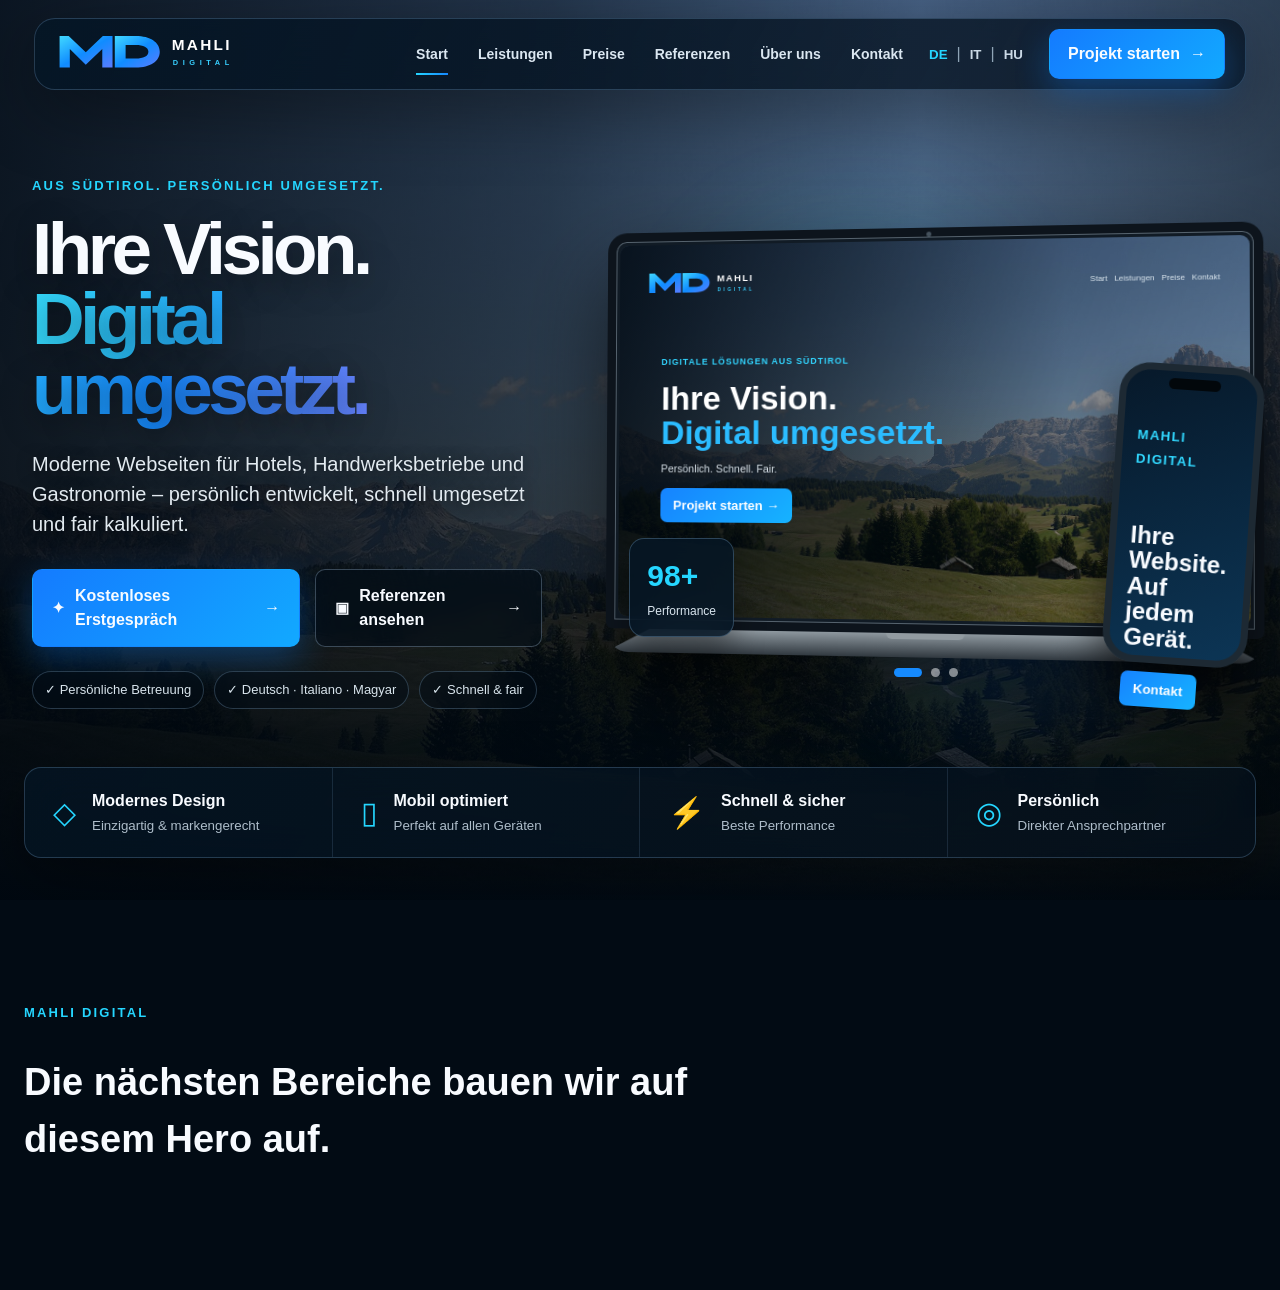
==== index.html @ fa1c13d7 "Új Alpe di Siusi Hero" ====
<!doctype html>
<html lang="de">
<head>
  <meta charset="utf-8">
  <meta name="viewport" content="width=device-width,initial-scale=1">
  <title>Mahli Digital – Ihre Vision. Digital umgesetzt.</title>
  <meta name="description" content="Persönlich entwickelte Webseiten für Hotels, Handwerksbetriebe und Gastronomie in Südtirol.">
  <link rel="icon" href="assets/favicon.svg">
  <link rel="stylesheet" href="assets/styles.css">
</head>
<body class="home-page">
  <header class="site-header">
    <div class="nav-shell">
      <a class="brand" href="index.html" aria-label="Mahli Digital Startseite"><img src="assets/logo.svg" alt="Mahli Digital"></a>
      <button class="mobile-toggle" aria-label="Menü öffnen" aria-expanded="false">☰</button>
      <nav class="main-nav" aria-label="Hauptnavigation">
        <a class="active" href="index.html" data-i18n="navHome">Start</a>
        <a href="leistungen.html" data-i18n="navServices">Leistungen</a>
        <a href="preise.html" data-i18n="navPrices">Preise</a>
        <a href="index.html#referenzen" data-i18n="navRefs">Referenzen</a>
        <a href="ueber-uns.html" data-i18n="navAbout">Über uns</a>
        <a href="kontakt.html" data-i18n="navContact">Kontakt</a>
      </nav>
      <div class="lang" aria-label="Sprache auswählen">
        <button data-lang="de">DE</button><span>|</span><button data-lang="it">IT</button><span>|</span><button data-lang="hu">HU</button>
      </div>
      <a class="btn btn-primary nav-cta" href="kontakt.html"><span data-i18n="start">Projekt starten</span><span aria-hidden="true">→</span></a>
    </div>
  </header>

  <main id="top">
    <section class="hero">
      <div class="hero-overlay"></div>
      <div class="hero-grid">
        <div class="hero-copy">
          <div class="eyebrow" data-i18n="eyebrow">AUS SÜDTIROL. PERSÖNLICH UMGESETZT.</div>
          <h1><span data-i18n="title1">Ihre Vision.</span><br><span class="accent" data-i18n="title2">Digital umgesetzt.</span></h1>
          <p class="lead" data-i18n="lead">Moderne Webseiten für Hotels, Handwerksbetriebe und Gastronomie – persönlich entwickelt, schnell umgesetzt und fair kalkuliert.</p>
          <div class="actions">
            <a class="btn btn-primary" href="kontakt.html"><span class="button-icon">✦</span><span data-i18n="consult">Kostenloses Erstgespräch</span><span>→</span></a>
            <a class="btn btn-secondary" href="#referenzen"><span class="button-icon">▣</span><span data-i18n="projects">Referenzen ansehen</span><span>→</span></a>
          </div>
          <div class="proofs">
            <span class="pill">✓ <span data-i18n="proof1">Persönliche Betreuung</span></span>
            <span class="pill">✓ <span data-i18n="proof2">Deutsch · Italiano · Magyar</span></span>
            <span class="pill">✓ <span data-i18n="proof3">Schnell & fair</span></span>
          </div>
        </div>

        <div class="device-stage" aria-label="Responsive Website Vorschau">
          <div class="glow glow-a"></div><div class="glow glow-b"></div>
          <div class="laptop">
            <div class="laptop-lid">
              <div class="camera"></div>
              <div class="screen">
                <div class="screen-top"><img src="assets/logo.svg" alt=""><div>Start&nbsp;&nbsp; Leistungen&nbsp;&nbsp; Preise&nbsp;&nbsp; Kontakt</div></div>
                <div class="screen-copy">
                  <span>DIGITALE LÖSUNGEN AUS SÜDTIROL</span>
                  <h2>Ihre Vision.<br><b>Digital umgesetzt.</b></h2>
                  <p>Persönlich. Schnell. Fair.</p>
                  <button>Projekt starten →</button>
                </div>
              </div>
            </div>
            <div class="laptop-base"><span></span></div>
          </div>
          <div class="phone">
            <div class="phone-notch"></div>
            <div class="phone-content"><small>MAHLI DIGITAL</small><h3>Ihre Website.<br>Auf jedem<br>Gerät.</h3><button>Kontakt</button></div>
          </div>
          <div class="score-card"><strong>98+</strong><span>Performance</span></div>
          <div class="carousel-dots"><i class="active"></i><i></i><i></i></div>
        </div>
      </div>
      <div class="benefit-bar">
        <article><span>◇</span><div><b data-i18n="benefit1a">Modernes Design</b><small data-i18n="benefit1b">Einzigartig & markengerecht</small></div></article>
        <article><span>▯</span><div><b data-i18n="benefit2a">Mobil optimiert</b><small data-i18n="benefit2b">Perfekt auf allen Geräten</small></div></article>
        <article><span>⚡</span><div><b data-i18n="benefit3a">Schnell & sicher</b><small data-i18n="benefit3b">Beste Performance</small></div></article>
        <article><span>◎</span><div><b data-i18n="benefit4a">Persönlich</b><small data-i18n="benefit4b">Direkter Ansprechpartner</small></div></article>
      </div>
    </section>

    <section id="referenzen" class="next-section">
      <div class="section-inner">
        <p class="eyebrow">MAHLI DIGITAL</p>
        <h2 data-i18n="nextTitle">Die nächsten Bereiche bauen wir auf diesem Hero auf.</h2>
      </div>
    </section>
  </main>

  <script src="assets/app.js"></script>
</body>
</html>
---- assets/styles.css ----
:root{--bg:#020b14;--panel:rgba(4,18,31,.72);--line:rgba(151,205,255,.22);--text:#f8fbff;--muted:#c8d5df;--blue:#1688ff;--cyan:#25d6ff;--max:1500px}
*{box-sizing:border-box}html{scroll-behavior:smooth}body{margin:0;background:var(--bg);color:var(--text);font-family:Inter,Segoe UI,Arial,sans-serif;line-height:1.5}a{color:inherit}.home-page{min-height:100vh}.site-header{position:fixed;top:18px;left:0;right:0;z-index:30;padding:0 24px}.nav-shell{width:min(var(--max),calc(100% - 20px));height:72px;margin:auto;display:flex;align-items:center;gap:24px;padding:0 20px;border:1px solid var(--line);border-radius:21px;background:linear-gradient(120deg,rgba(5,22,38,.88),rgba(4,15,28,.72));box-shadow:0 18px 70px rgba(0,0,0,.38);backdrop-filter:blur(20px)}.brand img{display:block;width:205px;height:auto}.main-nav{display:flex;align-items:center;gap:30px;margin-left:auto}.main-nav a{text-decoration:none;font-weight:700;font-size:14px;color:#dbe7f1;position:relative;padding:25px 0}.main-nav a:after{content:"";position:absolute;left:0;right:100%;bottom:15px;height:2px;background:linear-gradient(90deg,var(--cyan),var(--blue));transition:.2s}.main-nav a:hover:after,.main-nav a.active:after{right:0}.lang{display:flex;align-items:center;gap:7px;color:#8fa4b6}.lang button{border:0;background:transparent;color:#cbd9e5;font-weight:800;cursor:pointer;padding:6px 2px}.lang button.active{color:var(--cyan)}.btn{display:inline-flex;align-items:center;justify-content:center;gap:10px;text-decoration:none;border-radius:10px;padding:14px 19px;font-weight:800;border:1px solid rgba(190,222,255,.28);transition:transform .2s,box-shadow .2s,background .2s}.btn:hover{transform:translateY(-2px)}.btn-primary{background:linear-gradient(135deg,#147bff,#12a9ff);border-color:transparent;box-shadow:0 13px 34px rgba(15,132,255,.32)}.btn-secondary{background:rgba(3,13,24,.55);backdrop-filter:blur(12px)}.nav-cta{padding:12px 18px}.mobile-toggle{display:none;margin-left:auto;border:0;background:transparent;color:white;font-size:25px}
.hero{position:relative;min-height:100vh;overflow:hidden;background:url('alpe-di-siusi.jpg') center center/cover fixed no-repeat;padding:130px 24px 42px;display:flex;flex-direction:column;justify-content:center}.hero-overlay{position:absolute;inset:0;background:linear-gradient(90deg,rgba(1,8,16,.88) 0%,rgba(1,9,18,.62) 43%,rgba(1,9,18,.28) 72%,rgba(1,7,13,.58) 100%),linear-gradient(180deg,rgba(1,8,16,.08),rgba(1,8,16,.35) 62%,#020b14 100%)}.hero-grid{position:relative;z-index:2;width:min(var(--max),100%);margin:auto;display:grid;grid-template-columns:.88fr 1.12fr;align-items:center;gap:54px}.hero-copy{padding-left:8px}.eyebrow{font-size:13px;font-weight:900;letter-spacing:2.2px;color:var(--cyan);text-transform:uppercase}.hero h1{font-size:clamp(62px,5.7vw,103px);line-height:.96;letter-spacing:-4.6px;margin:18px 0 25px;max-width:760px;text-shadow:0 8px 35px rgba(0,0,0,.4)}.accent{background:linear-gradient(90deg,#36ddff,#178aff 60%,#6684ff);-webkit-background-clip:text;background-clip:text;color:transparent}.lead{font-size:20px;max-width:690px;color:#e2eaf0;text-shadow:0 2px 15px rgba(0,0,0,.65)}.actions{display:flex;gap:15px;margin:30px 0 24px}.button-icon{font-size:15px}.proofs{display:flex;gap:10px;flex-wrap:wrap}.pill{padding:8px 12px;border:1px solid rgba(165,210,255,.23);border-radius:999px;background:rgba(2,13,23,.5);color:#d8e4ec;font-size:13px;backdrop-filter:blur(12px)}
.device-stage{position:relative;min-height:540px;display:grid;place-items:center}.glow{position:absolute;border-radius:50%;filter:blur(70px);opacity:.45}.glow-a{width:330px;height:330px;background:#0c78ff;right:13%;bottom:8%}.glow-b{width:260px;height:260px;background:#23d6ff;left:20%;top:15%;opacity:.24}.laptop{position:relative;width:min(770px,100%);z-index:2;filter:drop-shadow(0 43px 45px rgba(0,0,0,.62));transform:perspective(1200px) rotateY(-6deg) rotateX(1deg)}.laptop-lid{aspect-ratio:16/9.85;border:9px solid #0d141c;border-radius:20px 20px 7px 7px;background:#111b25;padding:4px;box-shadow:inset 0 0 0 1px #56636e}.camera{position:absolute;top:4px;left:50%;width:5px;height:5px;background:#44515c;border-radius:50%;z-index:3}.screen{height:100%;border-radius:9px;overflow:hidden;background:linear-gradient(110deg,rgba(0,7,13,.6),rgba(0,8,16,.32)),url('alpe-di-siusi.jpg') center/cover;position:relative;padding:24px 28px}.screen:after{content:"";position:absolute;inset:0;background:linear-gradient(90deg,rgba(0,8,16,.78),transparent 72%)}.screen-top,.screen-copy{position:relative;z-index:1}.screen-top{display:flex;align-items:center;justify-content:space-between;font-size:8px;color:#dce7ef}.screen-top img{width:130px}.screen-copy{position:absolute;left:7%;top:28%;width:55%}.screen-copy span{font-size:9px;color:#32d5ff;font-weight:900;letter-spacing:1px}.screen-copy h2{font-size:34px;line-height:1.03;margin:10px 0;color:white}.screen-copy h2 b{color:#2bbcff}.screen-copy p{font-size:11px;color:#d7e0e7}.screen-copy button,.phone button{border:0;border-radius:7px;background:linear-gradient(135deg,#1683ff,#16b3ff);color:#fff;font-weight:800;padding:10px 13px}.laptop-base{height:24px;background:linear-gradient(180deg,#8e989f,#313940);clip-path:polygon(7% 0,93% 0,100% 100%,0 100%);border-radius:0 0 34px 34px;position:relative}.laptop-base span{position:absolute;left:44%;top:0;width:12%;height:6px;background:#929ba1;border-radius:0 0 9px 9px}.phone{position:absolute;right:0;bottom:48px;width:145px;height:300px;z-index:4;border:7px solid #1d2933;border-radius:31px;background:linear-gradient(160deg,#07192a,#0c3555);box-shadow:0 25px 45px rgba(0,0,0,.62);transform:rotate(4deg);padding:27px 14px 16px}.phone-notch{position:absolute;top:7px;left:42px;width:52px;height:11px;border-radius:8px;background:#02070b}.phone-content{margin-top:26px}.phone-content small{color:#31d8ff;letter-spacing:1.3px;font-weight:900}.phone-content h3{font-size:24px;line-height:1.06;margin:52px 0 22px}.score-card{position:absolute;left:5%;bottom:76px;z-index:5;padding:14px 17px;border:1px solid rgba(158,210,255,.25);border-radius:15px;background:rgba(4,22,38,.8);backdrop-filter:blur(16px);box-shadow:0 18px 30px rgba(0,0,0,.35)}.score-card strong{display:block;font-size:30px;color:var(--cyan)}.score-card span{font-size:12px;color:#d9e5ee}.carousel-dots{position:absolute;bottom:36px;left:50%;transform:translateX(-50%);z-index:4;display:flex;gap:9px}.carousel-dots i{width:9px;height:9px;border-radius:50%;background:rgba(255,255,255,.5)}.carousel-dots i.active{width:28px;border-radius:10px;background:#168bff}.benefit-bar{position:relative;z-index:3;width:min(var(--max),100%);margin:12px auto 0;display:grid;grid-template-columns:repeat(4,1fr);border:1px solid var(--line);border-radius:17px;background:linear-gradient(120deg,rgba(4,21,36,.78),rgba(4,16,29,.68));backdrop-filter:blur(20px);box-shadow:0 20px 60px rgba(0,0,0,.35);overflow:hidden}.benefit-bar article{display:flex;align-items:center;gap:16px;padding:21px 28px;border-right:1px solid rgba(151,205,255,.13)}.benefit-bar article:last-child{border-right:0}.benefit-bar article>span{font-size:30px;color:var(--cyan)}.benefit-bar b,.benefit-bar small{display:block}.benefit-bar small{color:#aebdca;margin-top:3px}.next-section{min-height:340px;background:#020b14;padding:90px 24px}.section-inner{width:min(var(--max),100%);margin:auto}.section-inner h2{font-size:38px;max-width:760px}.mobile-toggle{display:none}
@media(max-width:1100px){.main-nav{display:none;position:absolute;top:82px;left:20px;right:20px;padding:24px;border:1px solid var(--line);border-radius:17px;background:#061625;flex-direction:column}.main-nav.open{display:flex}.mobile-toggle{display:block}.lang,.nav-cta{display:none}.hero{padding-top:120px;background-attachment:scroll}.hero-grid{grid-template-columns:1fr}.hero-copy{text-align:center}.lead{margin-inline:auto}.actions,.proofs{justify-content:center}.device-stage{min-height:450px}.benefit-bar{grid-template-columns:1fr 1fr}.benefit-bar article:nth-child(2){border-right:0}.brand img{width:190px}}
@media(max-width:650px){.site-header{top:8px;padding:0 8px}.nav-shell{height:62px;border-radius:15px;padding:0 13px}.brand img{width:155px}.hero{padding:98px 12px 20px;min-height:auto}.hero h1{font-size:51px;letter-spacing:-2.5px}.lead{font-size:17px}.actions{flex-direction:column}.device-stage{min-height:330px}.phone{width:89px;height:188px;border-width:4px;right:-2%;bottom:34px;padding:12px 8px}.phone-notch{left:26px;width:32px;height:7px}.phone-content h3{font-size:14px;margin-top:47px}.phone-content small{font-size:8px}.phone-content button{font-size:8px;padding:7px}.score-card{display:none}.benefit-bar{grid-template-columns:1fr;margin-top:20px}.benefit-bar article{border-right:0;border-bottom:1px solid rgba(151,205,255,.13)}.benefit-bar article:last-child{border-bottom:0}.proofs{display:none}.next-section{padding:65px 16px}.section-inner h2{font-size:29px}}
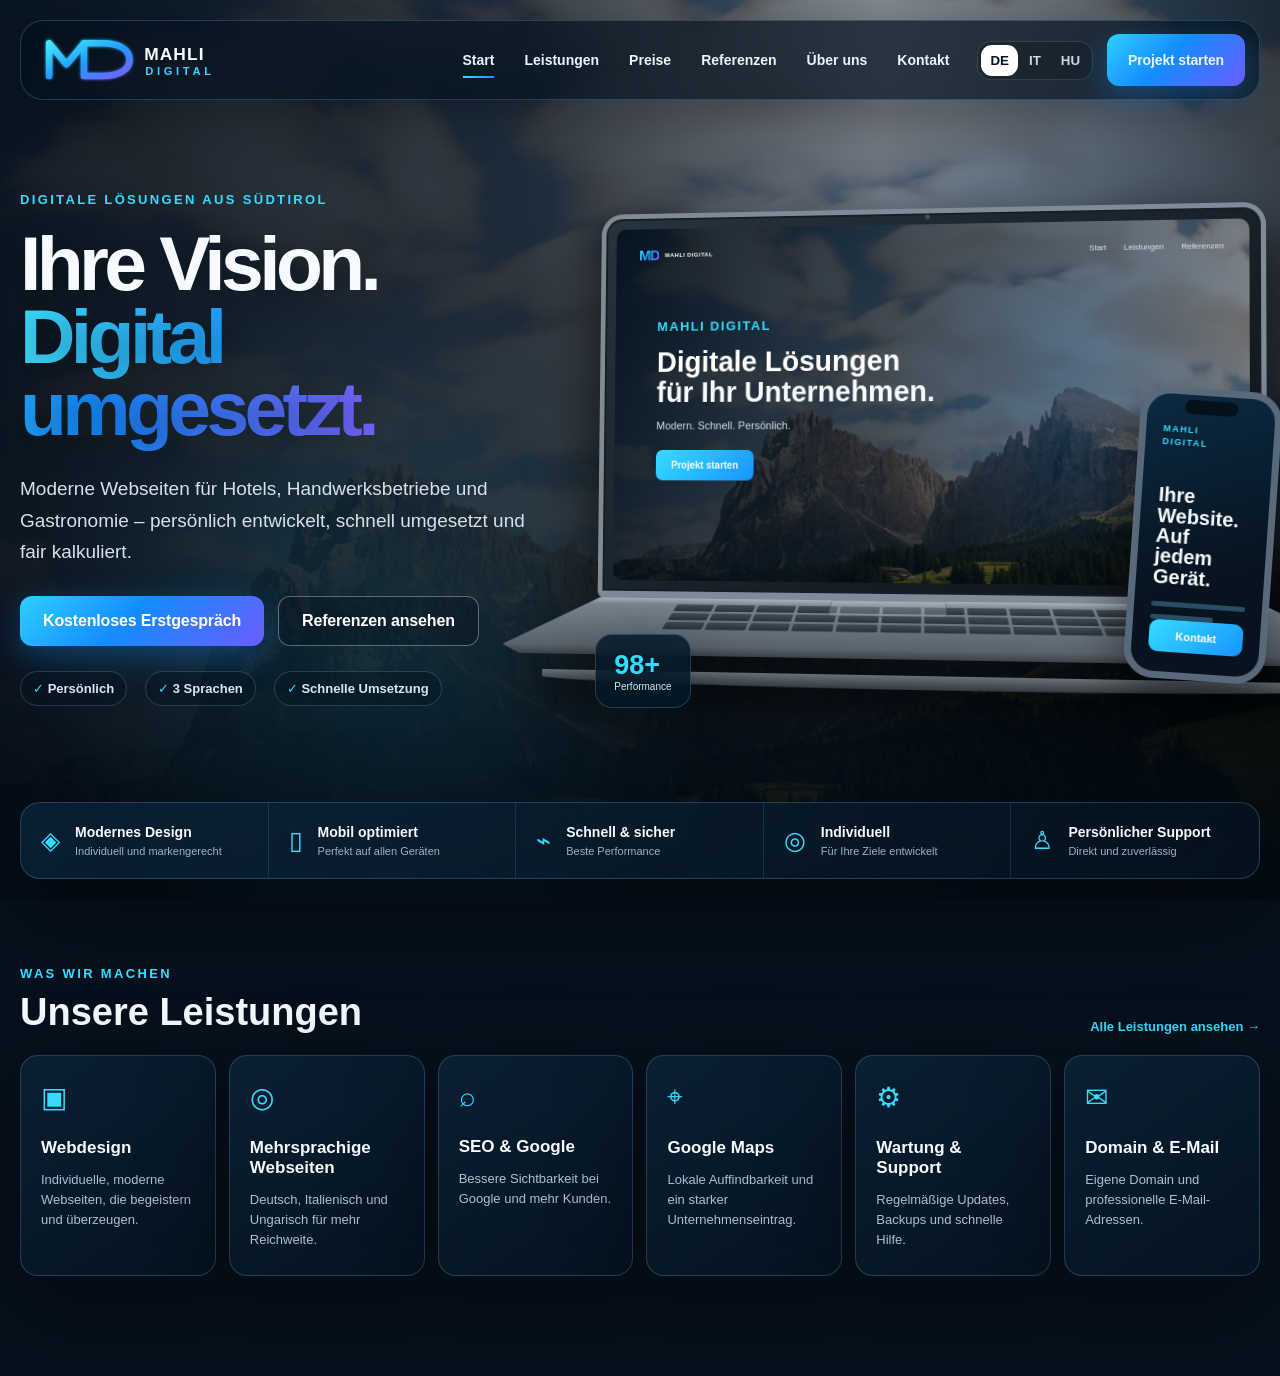
==== commit 33b6c330: "asd" ====
--- a/index.html
+++ b/index.html
@@ -3,87 +3,109 @@
 <head>
   <meta charset="utf-8">
   <meta name="viewport" content="width=device-width,initial-scale=1">
-  <title>Mahli Digital – Ihre Vision. Digital umgesetzt.</title>
+  <title>Mahli Digital | Ihre Vision. Digital umgesetzt.</title>
   <meta name="description" content="Persönlich entwickelte Webseiten für Hotels, Handwerksbetriebe und Gastronomie in Südtirol.">
-  <link rel="icon" href="assets/favicon.svg">
+  <link rel="icon" href="assets/favicon.svg" type="image/svg+xml">
   <link rel="stylesheet" href="assets/styles.css">
 </head>
-<body class="home-page">
+<body>
+  <div class="page-bg" aria-hidden="true"></div>
   <header class="site-header">
-    <div class="nav-shell">
-      <a class="brand" href="index.html" aria-label="Mahli Digital Startseite"><img src="assets/logo.svg" alt="Mahli Digital"></a>
-      <button class="mobile-toggle" aria-label="Menü öffnen" aria-expanded="false">☰</button>
-      <nav class="main-nav" aria-label="Hauptnavigation">
-        <a class="active" href="index.html" data-i18n="navHome">Start</a>
-        <a href="leistungen.html" data-i18n="navServices">Leistungen</a>
-        <a href="preise.html" data-i18n="navPrices">Preise</a>
-        <a href="index.html#referenzen" data-i18n="navRefs">Referenzen</a>
-        <a href="ueber-uns.html" data-i18n="navAbout">Über uns</a>
-        <a href="kontakt.html" data-i18n="navContact">Kontakt</a>
-      </nav>
-      <div class="lang" aria-label="Sprache auswählen">
-        <button data-lang="de">DE</button><span>|</span><button data-lang="it">IT</button><span>|</span><button data-lang="hu">HU</button>
+    <a class="brand" href="index.html" aria-label="Mahli Digital Startseite">
+      <img src="assets/logo.svg" alt="Mahli Digital">
+    </a>
+    <button class="menu-toggle" aria-label="Menü öffnen" aria-expanded="false"><span></span><span></span><span></span></button>
+    <nav class="nav" aria-label="Hauptnavigation">
+      <a class="active" href="index.html" data-i18n="nav.home">Start</a>
+      <a href="leistungen.html" data-i18n="nav.services">Leistungen</a>
+      <a href="preise.html" data-i18n="nav.prices">Preise</a>
+      <a href="referenzen.html" data-i18n="nav.references">Referenzen</a>
+      <a href="ueber-uns.html" data-i18n="nav.about">Über uns</a>
+      <a href="kontakt.html" data-i18n="nav.contact">Kontakt</a>
+    </nav>
+    <div class="header-actions">
+      <div class="language-switch" aria-label="Sprache wählen">
+        <button data-lang="de" class="active">DE</button>
+        <button data-lang="it">IT</button>
+        <button data-lang="hu">HU</button>
       </div>
-      <a class="btn btn-primary nav-cta" href="kontakt.html"><span data-i18n="start">Projekt starten</span><span aria-hidden="true">→</span></a>
+      <a href="kontakt.html" class="btn btn-primary header-cta" data-i18n="nav.cta">Projekt starten</a>
     </div>
   </header>
 
-  <main id="top">
-    <section class="hero">
-      <div class="hero-overlay"></div>
-      <div class="hero-grid">
-        <div class="hero-copy">
-          <div class="eyebrow" data-i18n="eyebrow">AUS SÜDTIROL. PERSÖNLICH UMGESETZT.</div>
-          <h1><span data-i18n="title1">Ihre Vision.</span><br><span class="accent" data-i18n="title2">Digital umgesetzt.</span></h1>
-          <p class="lead" data-i18n="lead">Moderne Webseiten für Hotels, Handwerksbetriebe und Gastronomie – persönlich entwickelt, schnell umgesetzt und fair kalkuliert.</p>
-          <div class="actions">
-            <a class="btn btn-primary" href="kontakt.html"><span class="button-icon">✦</span><span data-i18n="consult">Kostenloses Erstgespräch</span><span>→</span></a>
-            <a class="btn btn-secondary" href="#referenzen"><span class="button-icon">▣</span><span data-i18n="projects">Referenzen ansehen</span><span>→</span></a>
-          </div>
-          <div class="proofs">
-            <span class="pill">✓ <span data-i18n="proof1">Persönliche Betreuung</span></span>
-            <span class="pill">✓ <span data-i18n="proof2">Deutsch · Italiano · Magyar</span></span>
-            <span class="pill">✓ <span data-i18n="proof3">Schnell & fair</span></span>
-          </div>
+  <main>
+    <section class="hero" id="top">
+      <div class="hero-content reveal">
+        <p class="eyebrow" data-i18n="hero.eyebrow">DIGITALE LÖSUNGEN AUS SÜDTIROL</p>
+        <h1><span data-i18n="hero.line1">Ihre Vision.</span><br><span class="accent" data-i18n="hero.line2">Digital umgesetzt.</span></h1>
+        <p class="hero-copy" data-i18n="hero.copy">Moderne Webseiten für Hotels, Handwerksbetriebe und Gastronomie – persönlich entwickelt, schnell umgesetzt und fair kalkuliert.</p>
+        <div class="hero-buttons">
+          <a class="btn btn-primary" href="kontakt.html" data-i18n="hero.primary">Kostenloses Erstgespräch</a>
+          <a class="btn btn-ghost" href="referenzen.html" data-i18n="hero.secondary">Referenzen ansehen</a>
         </div>
+        <div class="trust-row">
+          <span>✓ <b data-i18n="trust.personal">Persönlich</b></span>
+          <span>✓ <b data-i18n="trust.languages">3 Sprachen</b></span>
+          <span>✓ <b data-i18n="trust.fast">Schnelle Umsetzung</b></span>
+        </div>
+      </div>
 
-        <div class="device-stage" aria-label="Responsive Website Vorschau">
-          <div class="glow glow-a"></div><div class="glow glow-b"></div>
-          <div class="laptop">
-            <div class="laptop-lid">
-              <div class="camera"></div>
-              <div class="screen">
-                <div class="screen-top"><img src="assets/logo.svg" alt=""><div>Start&nbsp;&nbsp; Leistungen&nbsp;&nbsp; Preise&nbsp;&nbsp; Kontakt</div></div>
-                <div class="screen-copy">
-                  <span>DIGITALE LÖSUNGEN AUS SÜDTIROL</span>
-                  <h2>Ihre Vision.<br><b>Digital umgesetzt.</b></h2>
-                  <p>Persönlich. Schnell. Fair.</p>
-                  <button>Projekt starten →</button>
-                </div>
+      <div class="hero-visual reveal delay">
+        <div class="ambient-glow"></div>
+        <div class="laptop" aria-label="Webseiten-Vorschau">
+          <div class="laptop-lid">
+            <div class="camera"></div>
+            <div class="screen">
+              <div class="mini-nav">
+                <span class="mini-logo"><b>MD</b><small>MAHLI DIGITAL</small></span>
+                <span>Start</span><span>Leistungen</span><span>Referenzen</span>
+              </div>
+              <div class="mini-copy">
+                <small>MAHLI DIGITAL</small>
+                <strong data-i18n="mock.title">Digitale Lösungen<br>für Ihr Unternehmen.</strong>
+                <em data-i18n="mock.sub">Modern. Schnell. Persönlich.</em>
+                <button data-i18n="mock.button">Projekt starten</button>
               </div>
             </div>
-            <div class="laptop-base"><span></span></div>
           </div>
-          <div class="phone">
-            <div class="phone-notch"></div>
-            <div class="phone-content"><small>MAHLI DIGITAL</small><h3>Ihre Website.<br>Auf jedem<br>Gerät.</h3><button>Kontakt</button></div>
+          <div class="laptop-deck">
+            <div class="keyboard" aria-hidden="true">
+              <i></i><i></i><i></i><i></i><i></i><i></i><i></i><i></i><i></i><i></i><i></i><i></i>
+              <i></i><i></i><i></i><i></i><i></i><i></i><i></i><i></i><i></i><i></i><i></i><i></i>
+              <i></i><i></i><i></i><i></i><i></i><i></i><i></i><i></i><i></i><i></i><i></i><i></i>
+            </div>
+            <div class="trackpad"></div>
           </div>
-          <div class="score-card"><strong>98+</strong><span>Performance</span></div>
-          <div class="carousel-dots"><i class="active"></i><i></i><i></i></div>
+          <div class="laptop-front-lip"></div>
         </div>
-      </div>
-      <div class="benefit-bar">
-        <article><span>◇</span><div><b data-i18n="benefit1a">Modernes Design</b><small data-i18n="benefit1b">Einzigartig & markengerecht</small></div></article>
-        <article><span>▯</span><div><b data-i18n="benefit2a">Mobil optimiert</b><small data-i18n="benefit2b">Perfekt auf allen Geräten</small></div></article>
-        <article><span>⚡</span><div><b data-i18n="benefit3a">Schnell & sicher</b><small data-i18n="benefit3b">Beste Performance</small></div></article>
-        <article><span>◎</span><div><b data-i18n="benefit4a">Persönlich</b><small data-i18n="benefit4b">Direkter Ansprechpartner</small></div></article>
+        <div class="phone">
+          <div class="phone-notch"></div>
+          <small>MAHLI<br>DIGITAL</small>
+          <strong data-i18n="phone.title">Ihre Website.<br>Auf jedem Gerät.</strong>
+          <span class="phone-line"></span><span class="phone-line short"></span>
+          <a href="kontakt.html" data-i18n="phone.button">Kontakt</a>
+        </div>
+        <div class="performance"><b>98+</b><span data-i18n="performance">Performance</span></div>
       </div>
     </section>
 
-    <section id="referenzen" class="next-section">
-      <div class="section-inner">
-        <p class="eyebrow">MAHLI DIGITAL</p>
-        <h2 data-i18n="nextTitle">Die nächsten Bereiche bauen wir auf diesem Hero auf.</h2>
+    <section class="quick-benefits glass-strip reveal">
+      <article><span class="icon">◈</span><div><h3 data-i18n="benefit.design">Modernes Design</h3><p data-i18n="benefit.designText">Individuell und markengerecht</p></div></article>
+      <article><span class="icon">▯</span><div><h3 data-i18n="benefit.mobile">Mobil optimiert</h3><p data-i18n="benefit.mobileText">Perfekt auf allen Geräten</p></div></article>
+      <article><span class="icon">⌁</span><div><h3 data-i18n="benefit.speed">Schnell & sicher</h3><p data-i18n="benefit.speedText">Beste Performance</p></div></article>
+      <article><span class="icon">◎</span><div><h3 data-i18n="benefit.custom">Individuell</h3><p data-i18n="benefit.customText">Für Ihre Ziele entwickelt</p></div></article>
+      <article><span class="icon">♙</span><div><h3 data-i18n="benefit.support">Persönlicher Support</h3><p data-i18n="benefit.supportText">Direkt und zuverlässig</p></div></article>
+    </section>
+
+    <section class="preview-section reveal">
+      <div class="section-head"><div><p class="eyebrow" data-i18n="services.kicker">WAS WIR MACHEN</p><h2 data-i18n="services.title">Unsere Leistungen</h2></div><a href="leistungen.html" data-i18n="services.all">Alle Leistungen ansehen →</a></div>
+      <div class="service-grid">
+        <article class="glass-card"><span>▣</span><h3 data-i18n="services.web">Webdesign</h3><p data-i18n="services.webText">Individuelle, moderne Webseiten, die begeistern und überzeugen.</p></article>
+        <article class="glass-card"><span>◎</span><h3 data-i18n="services.multi">Mehrsprachige Webseiten</h3><p data-i18n="services.multiText">Deutsch, Italienisch und Ungarisch für mehr Reichweite.</p></article>
+        <article class="glass-card"><span>⌕</span><h3 data-i18n="services.seo">SEO & Google</h3><p data-i18n="services.seoText">Bessere Sichtbarkeit bei Google und mehr Kunden.</p></article>
+        <article class="glass-card"><span>⌖</span><h3 data-i18n="services.maps">Google Maps</h3><p data-i18n="services.mapsText">Lokale Auffindbarkeit und ein starker Unternehmenseintrag.</p></article>
+        <article class="glass-card"><span>⚙</span><h3 data-i18n="services.care">Wartung & Support</h3><p data-i18n="services.careText">Regelmäßige Updates, Backups und schnelle Hilfe.</p></article>
+        <article class="glass-card"><span>✉</span><h3 data-i18n="services.domain">Domain & E-Mail</h3><p data-i18n="services.domainText">Eigene Domain und professionelle E-Mail-Adressen.</p></article>
       </div>
     </section>
   </main>
--- a/assets/styles.css
+++ b/assets/styles.css
@@ -1,6 +1,27 @@
-:root{--bg:#020b14;--panel:rgba(4,18,31,.72);--line:rgba(151,205,255,.22);--text:#f8fbff;--muted:#c8d5df;--blue:#1688ff;--cyan:#25d6ff;--max:1500px}
-*{box-sizing:border-box}html{scroll-behavior:smooth}body{margin:0;background:var(--bg);color:var(--text);font-family:Inter,Segoe UI,Arial,sans-serif;line-height:1.5}a{color:inherit}.home-page{min-height:100vh}.site-header{position:fixed;top:18px;left:0;right:0;z-index:30;padding:0 24px}.nav-shell{width:min(var(--max),calc(100% - 20px));height:72px;margin:auto;display:flex;align-items:center;gap:24px;padding:0 20px;border:1px solid var(--line);border-radius:21px;background:linear-gradient(120deg,rgba(5,22,38,.88),rgba(4,15,28,.72));box-shadow:0 18px 70px rgba(0,0,0,.38);backdrop-filter:blur(20px)}.brand img{display:block;width:205px;height:auto}.main-nav{display:flex;align-items:center;gap:30px;margin-left:auto}.main-nav a{text-decoration:none;font-weight:700;font-size:14px;color:#dbe7f1;position:relative;padding:25px 0}.main-nav a:after{content:"";position:absolute;left:0;right:100%;bottom:15px;height:2px;background:linear-gradient(90deg,var(--cyan),var(--blue));transition:.2s}.main-nav a:hover:after,.main-nav a.active:after{right:0}.lang{display:flex;align-items:center;gap:7px;color:#8fa4b6}.lang button{border:0;background:transparent;color:#cbd9e5;font-weight:800;cursor:pointer;padding:6px 2px}.lang button.active{color:var(--cyan)}.btn{display:inline-flex;align-items:center;justify-content:center;gap:10px;text-decoration:none;border-radius:10px;padding:14px 19px;font-weight:800;border:1px solid rgba(190,222,255,.28);transition:transform .2s,box-shadow .2s,background .2s}.btn:hover{transform:translateY(-2px)}.btn-primary{background:linear-gradient(135deg,#147bff,#12a9ff);border-color:transparent;box-shadow:0 13px 34px rgba(15,132,255,.32)}.btn-secondary{background:rgba(3,13,24,.55);backdrop-filter:blur(12px)}.nav-cta{padding:12px 18px}.mobile-toggle{display:none;margin-left:auto;border:0;background:transparent;color:white;font-size:25px}
-.hero{position:relative;min-height:100vh;overflow:hidden;background:url('alpe-di-siusi.jpg') center center/cover fixed no-repeat;padding:130px 24px 42px;display:flex;flex-direction:column;justify-content:center}.hero-overlay{position:absolute;inset:0;background:linear-gradient(90deg,rgba(1,8,16,.88) 0%,rgba(1,9,18,.62) 43%,rgba(1,9,18,.28) 72%,rgba(1,7,13,.58) 100%),linear-gradient(180deg,rgba(1,8,16,.08),rgba(1,8,16,.35) 62%,#020b14 100%)}.hero-grid{position:relative;z-index:2;width:min(var(--max),100%);margin:auto;display:grid;grid-template-columns:.88fr 1.12fr;align-items:center;gap:54px}.hero-copy{padding-left:8px}.eyebrow{font-size:13px;font-weight:900;letter-spacing:2.2px;color:var(--cyan);text-transform:uppercase}.hero h1{font-size:clamp(62px,5.7vw,103px);line-height:.96;letter-spacing:-4.6px;margin:18px 0 25px;max-width:760px;text-shadow:0 8px 35px rgba(0,0,0,.4)}.accent{background:linear-gradient(90deg,#36ddff,#178aff 60%,#6684ff);-webkit-background-clip:text;background-clip:text;color:transparent}.lead{font-size:20px;max-width:690px;color:#e2eaf0;text-shadow:0 2px 15px rgba(0,0,0,.65)}.actions{display:flex;gap:15px;margin:30px 0 24px}.button-icon{font-size:15px}.proofs{display:flex;gap:10px;flex-wrap:wrap}.pill{padding:8px 12px;border:1px solid rgba(165,210,255,.23);border-radius:999px;background:rgba(2,13,23,.5);color:#d8e4ec;font-size:13px;backdrop-filter:blur(12px)}
-.device-stage{position:relative;min-height:540px;display:grid;place-items:center}.glow{position:absolute;border-radius:50%;filter:blur(70px);opacity:.45}.glow-a{width:330px;height:330px;background:#0c78ff;right:13%;bottom:8%}.glow-b{width:260px;height:260px;background:#23d6ff;left:20%;top:15%;opacity:.24}.laptop{position:relative;width:min(770px,100%);z-index:2;filter:drop-shadow(0 43px 45px rgba(0,0,0,.62));transform:perspective(1200px) rotateY(-6deg) rotateX(1deg)}.laptop-lid{aspect-ratio:16/9.85;border:9px solid #0d141c;border-radius:20px 20px 7px 7px;background:#111b25;padding:4px;box-shadow:inset 0 0 0 1px #56636e}.camera{position:absolute;top:4px;left:50%;width:5px;height:5px;background:#44515c;border-radius:50%;z-index:3}.screen{height:100%;border-radius:9px;overflow:hidden;background:linear-gradient(110deg,rgba(0,7,13,.6),rgba(0,8,16,.32)),url('alpe-di-siusi.jpg') center/cover;position:relative;padding:24px 28px}.screen:after{content:"";position:absolute;inset:0;background:linear-gradient(90deg,rgba(0,8,16,.78),transparent 72%)}.screen-top,.screen-copy{position:relative;z-index:1}.screen-top{display:flex;align-items:center;justify-content:space-between;font-size:8px;color:#dce7ef}.screen-top img{width:130px}.screen-copy{position:absolute;left:7%;top:28%;width:55%}.screen-copy span{font-size:9px;color:#32d5ff;font-weight:900;letter-spacing:1px}.screen-copy h2{font-size:34px;line-height:1.03;margin:10px 0;color:white}.screen-copy h2 b{color:#2bbcff}.screen-copy p{font-size:11px;color:#d7e0e7}.screen-copy button,.phone button{border:0;border-radius:7px;background:linear-gradient(135deg,#1683ff,#16b3ff);color:#fff;font-weight:800;padding:10px 13px}.laptop-base{height:24px;background:linear-gradient(180deg,#8e989f,#313940);clip-path:polygon(7% 0,93% 0,100% 100%,0 100%);border-radius:0 0 34px 34px;position:relative}.laptop-base span{position:absolute;left:44%;top:0;width:12%;height:6px;background:#929ba1;border-radius:0 0 9px 9px}.phone{position:absolute;right:0;bottom:48px;width:145px;height:300px;z-index:4;border:7px solid #1d2933;border-radius:31px;background:linear-gradient(160deg,#07192a,#0c3555);box-shadow:0 25px 45px rgba(0,0,0,.62);transform:rotate(4deg);padding:27px 14px 16px}.phone-notch{position:absolute;top:7px;left:42px;width:52px;height:11px;border-radius:8px;background:#02070b}.phone-content{margin-top:26px}.phone-content small{color:#31d8ff;letter-spacing:1.3px;font-weight:900}.phone-content h3{font-size:24px;line-height:1.06;margin:52px 0 22px}.score-card{position:absolute;left:5%;bottom:76px;z-index:5;padding:14px 17px;border:1px solid rgba(158,210,255,.25);border-radius:15px;background:rgba(4,22,38,.8);backdrop-filter:blur(16px);box-shadow:0 18px 30px rgba(0,0,0,.35)}.score-card strong{display:block;font-size:30px;color:var(--cyan)}.score-card span{font-size:12px;color:#d9e5ee}.carousel-dots{position:absolute;bottom:36px;left:50%;transform:translateX(-50%);z-index:4;display:flex;gap:9px}.carousel-dots i{width:9px;height:9px;border-radius:50%;background:rgba(255,255,255,.5)}.carousel-dots i.active{width:28px;border-radius:10px;background:#168bff}.benefit-bar{position:relative;z-index:3;width:min(var(--max),100%);margin:12px auto 0;display:grid;grid-template-columns:repeat(4,1fr);border:1px solid var(--line);border-radius:17px;background:linear-gradient(120deg,rgba(4,21,36,.78),rgba(4,16,29,.68));backdrop-filter:blur(20px);box-shadow:0 20px 60px rgba(0,0,0,.35);overflow:hidden}.benefit-bar article{display:flex;align-items:center;gap:16px;padding:21px 28px;border-right:1px solid rgba(151,205,255,.13)}.benefit-bar article:last-child{border-right:0}.benefit-bar article>span{font-size:30px;color:var(--cyan)}.benefit-bar b,.benefit-bar small{display:block}.benefit-bar small{color:#aebdca;margin-top:3px}.next-section{min-height:340px;background:#020b14;padding:90px 24px}.section-inner{width:min(var(--max),100%);margin:auto}.section-inner h2{font-size:38px;max-width:760px}.mobile-toggle{display:none}
-@media(max-width:1100px){.main-nav{display:none;position:absolute;top:82px;left:20px;right:20px;padding:24px;border:1px solid var(--line);border-radius:17px;background:#061625;flex-direction:column}.main-nav.open{display:flex}.mobile-toggle{display:block}.lang,.nav-cta{display:none}.hero{padding-top:120px;background-attachment:scroll}.hero-grid{grid-template-columns:1fr}.hero-copy{text-align:center}.lead{margin-inline:auto}.actions,.proofs{justify-content:center}.device-stage{min-height:450px}.benefit-bar{grid-template-columns:1fr 1fr}.benefit-bar article:nth-child(2){border-right:0}.brand img{width:190px}}
-@media(max-width:650px){.site-header{top:8px;padding:0 8px}.nav-shell{height:62px;border-radius:15px;padding:0 13px}.brand img{width:155px}.hero{padding:98px 12px 20px;min-height:auto}.hero h1{font-size:51px;letter-spacing:-2.5px}.lead{font-size:17px}.actions{flex-direction:column}.device-stage{min-height:330px}.phone{width:89px;height:188px;border-width:4px;right:-2%;bottom:34px;padding:12px 8px}.phone-notch{left:26px;width:32px;height:7px}.phone-content h3{font-size:14px;margin-top:47px}.phone-content small{font-size:8px}.phone-content button{font-size:8px;padding:7px}.score-card{display:none}.benefit-bar{grid-template-columns:1fr;margin-top:20px}.benefit-bar article{border-right:0;border-bottom:1px solid rgba(151,205,255,.13)}.benefit-bar article:last-child{border-bottom:0}.proofs{display:none}.next-section{padding:65px 16px}.section-inner h2{font-size:29px}}
+:root{--bg:#06111d;--panel:rgba(7,24,40,.70);--panel2:rgba(8,30,49,.82);--line:rgba(118,192,255,.24);--text:#f7fbff;--muted:#b9c8d8;--blue:#1794ff;--cyan:#35dcff;--violet:#745cff;--radius:24px;--shadow:0 28px 90px rgba(0,0,0,.42)}
+*{box-sizing:border-box}html{scroll-behavior:smooth}body{margin:0;color:var(--text);font-family:Inter,Manrope,Segoe UI,Arial,sans-serif;background:var(--bg);min-height:100vh;overflow-x:hidden}.page-bg{position:fixed;inset:0;z-index:-3;background-image:linear-gradient(90deg,rgba(3,12,22,.89) 0%,rgba(4,14,25,.74) 41%,rgba(3,12,22,.40) 69%,rgba(2,8,15,.72) 100%),linear-gradient(180deg,rgba(4,13,23,.15),rgba(3,11,20,.48) 62%,#06111d 100%),url('alpe-di-siusi.jpg');background-size:cover;background-position:center center;background-repeat:no-repeat}.page-bg:after{content:"";position:absolute;inset:0;background:radial-gradient(circle at 78% 34%,rgba(27,142,255,.22),transparent 34%),radial-gradient(circle at 30% 70%,rgba(38,217,255,.11),transparent 32%);mix-blend-mode:screen;animation:glow 9s ease-in-out infinite alternate}.site-header{position:fixed;z-index:30;top:20px;left:50%;transform:translateX(-50%);width:min(1240px,calc(100% - 36px));min-height:78px;padding:10px 14px 10px 18px;display:flex;align-items:center;gap:28px;border:1px solid var(--line);border-radius:23px;background:rgba(3,17,29,.69);box-shadow:0 12px 50px rgba(0,0,0,.30);backdrop-filter:blur(18px);-webkit-backdrop-filter:blur(18px)}.brand{display:flex;width:225px;min-width:190px}.brand img{display:block;width:100%;height:auto}.nav{display:flex;align-items:center;justify-content:center;gap:30px;margin-left:auto}.nav a,.header-actions a{color:#eaf5ff;text-decoration:none;font-weight:700;font-size:14px}.nav a{position:relative;padding:14px 0}.nav a:after{content:"";position:absolute;height:2px;left:50%;right:50%;bottom:4px;background:linear-gradient(90deg,var(--cyan),var(--blue));transition:.25s}.nav a:hover:after,.nav a.active:after{left:0;right:0}.header-actions{display:flex;align-items:center;gap:14px}.language-switch{display:flex;gap:2px;border:1px solid rgba(255,255,255,.12);border-radius:14px;padding:3px;background:rgba(0,0,0,.18)}.language-switch button{border:0;background:none;color:#cbd8e5;font-weight:800;padding:8px 9px;border-radius:11px;cursor:pointer}.language-switch button.active{background:#fff;color:#07131f}.btn{display:inline-flex;align-items:center;justify-content:center;min-height:50px;padding:0 23px;border-radius:12px;text-decoration:none;color:#fff;font-weight:800;letter-spacing:-.01em;transition:transform .2s,box-shadow .2s,border-color .2s}.btn:hover{transform:translateY(-2px)}.btn-primary{background:linear-gradient(135deg,#2ecfff 0%,#148cff 45%,#6b5cff 100%);box-shadow:0 10px 32px rgba(22,143,255,.34)}.btn-ghost{border:1px solid rgba(255,255,255,.34);background:rgba(2,12,22,.28);backdrop-filter:blur(12px)}.header-cta{min-height:52px;padding:0 21px}.hero{width:min(1240px,calc(100% - 36px));margin:0 auto;padding:154px 0 58px;min-height:760px;display:grid;grid-template-columns:1.02fr 1.18fr;align-items:center;gap:38px}.hero-content{max-width:590px}.eyebrow{margin:0 0 20px;color:var(--cyan);font-size:13px;font-weight:900;letter-spacing:.18em}.hero h1{font-size:clamp(58px,6vw,90px);line-height:.95;letter-spacing:-.06em;margin:0 0 28px;text-shadow:0 6px 35px rgba(0,0,0,.33)}.hero h1 .accent{background:linear-gradient(90deg,#3edfff,#158bff 50%,#7764ff);-webkit-background-clip:text;background-clip:text;color:transparent}.hero-copy{font-size:19px;line-height:1.65;color:#d6e1ec;max-width:580px;margin:0 0 29px}.hero-buttons{display:flex;gap:14px;flex-wrap:wrap}.trust-row{display:flex;gap:18px;flex-wrap:wrap;margin-top:25px}.trust-row span{font-size:13px;color:#d9e6f3;border:1px solid rgba(150,202,246,.21);background:rgba(4,19,33,.42);padding:9px 12px;border-radius:999px;backdrop-filter:blur(10px)}.trust-row span::first-letter{color:var(--cyan)}.hero-visual{position:relative;height:560px;display:flex;align-items:center;justify-content:center}.ambient-glow{position:absolute;width:560px;height:380px;border-radius:50%;background:radial-gradient(circle,rgba(25,150,255,.28),transparent 65%);filter:blur(18px);animation:floatGlow 7s ease-in-out infinite}.laptop{position:absolute;width:610px;max-width:92%;right:6%;top:74px;filter:drop-shadow(0 35px 34px rgba(0,0,0,.50));transform:perspective(1200px) rotateY(-8deg) rotateX(3deg)}.laptop-lid{padding:12px;border:5px solid #8998a6;border-bottom-width:9px;border-radius:20px 20px 9px 9px;background:#111923;box-shadow:inset 0 0 0 2px #1a2734}.camera{position:absolute;top:6px;left:50%;width:5px;height:5px;border-radius:50%;background:#42505f}.screen{height:340px;border-radius:10px;overflow:hidden;position:relative;background:linear-gradient(105deg,rgba(3,15,26,.94),rgba(3,16,28,.48)),url('alpe-di-siusi.jpg') center/cover}.screen:after{content:"";position:absolute;inset:0;background:radial-gradient(circle at 74% 45%,rgba(20,142,255,.16),transparent 38%)}.mini-nav{position:relative;z-index:2;display:flex;align-items:center;gap:17px;padding:18px 24px;color:#dfeaf4;font-size:8px}.mini-logo{color:var(--cyan);font-size:13px;font-weight:900;margin-right:auto}.mini-logo small{font-size:6px;color:#fff;margin-left:5px}.mini-copy{position:absolute;z-index:3;left:44px;top:93px;display:flex;flex-direction:column;align-items:flex-start}.mini-copy small{color:var(--cyan);font-weight:900;letter-spacing:.12em;margin-bottom:14px}.mini-copy strong{font-size:29px;line-height:1.06}.mini-copy strong::first-line{color:#fff}.mini-copy em{font-size:11px;color:#d6e2ed;margin:13px 0 19px;font-style:normal}.mini-copy button{border:0;background:linear-gradient(135deg,var(--cyan),var(--blue));color:#fff;padding:10px 16px;border-radius:7px;font-weight:800;font-size:10px}.laptop-base{height:23px;margin:-1px -35px 0;border-radius:0 0 45% 45%;background:linear-gradient(180deg,#9ea9b2,#57616a 72%,#30363c);position:relative;box-shadow:0 8px 10px rgba(0,0,0,.35)}.trackpad{position:absolute;top:0;left:43%;width:15%;height:5px;border-radius:0 0 6px 6px;background:#3e464d}.phone{position:absolute;z-index:5;right:-1%;top:212px;width:132px;height:273px;border:7px solid #586a79;border-radius:30px;background:linear-gradient(160deg,#0b2a42,#07131f 65%);box-shadow:0 24px 55px rgba(0,0,0,.52);padding:29px 17px 15px;transform:rotate(4deg)}.phone-notch{position:absolute;left:50%;top:5px;transform:translateX(-50%);width:53px;height:14px;border-radius:10px;background:#04101a}.phone small{display:block;color:var(--cyan);font-weight:900;letter-spacing:.16em;font-size:9px;line-height:1.4}.phone strong{display:block;font-size:20px;line-height:1.02;margin:37px 0 15px}.phone-line{display:block;height:5px;border-radius:99px;background:#294d65;margin:8px 0}.phone-line.short{width:67%}.phone a{position:absolute;bottom:20px;left:17px;right:17px;text-align:center;padding:10px;border-radius:9px;background:linear-gradient(135deg,var(--cyan),var(--blue));color:#fff;text-decoration:none;font-size:11px;font-weight:800}.performance{position:absolute;z-index:6;left:9%;bottom:69px;display:flex;flex-direction:column;background:rgba(3,24,39,.82);border:1px solid var(--line);padding:15px 18px;border-radius:17px;box-shadow:var(--shadow);backdrop-filter:blur(15px)}.performance b{font-size:27px;color:var(--cyan)}.performance span{font-size:10px;color:#d8e7f4}.glass-strip,.glass-card{background:linear-gradient(145deg,rgba(11,35,56,.81),rgba(5,20,34,.68));border:1px solid var(--line);box-shadow:var(--shadow);backdrop-filter:blur(15px)}.quick-benefits{width:min(1240px,calc(100% - 36px));margin:0 auto 72px;display:grid;grid-template-columns:repeat(5,1fr);border-radius:20px;overflow:hidden}.quick-benefits article{display:flex;gap:15px;padding:21px 20px;align-items:center;border-right:1px solid rgba(111,179,233,.16)}.quick-benefits article:last-child{border-right:0}.quick-benefits .icon{font-size:25px;color:var(--cyan)}.quick-benefits h3{font-size:14px;margin:0 0 5px}.quick-benefits p{font-size:11px;margin:0;color:#9fb3c5}.preview-section{width:min(1240px,calc(100% - 36px));margin:0 auto;padding:15px 0 100px}.section-head{display:flex;justify-content:space-between;align-items:flex-end;margin-bottom:21px}.section-head h2{font-size:38px;margin:0}.section-head .eyebrow{margin-bottom:10px}.section-head a{color:var(--cyan);text-decoration:none;font-weight:700;font-size:13px}.service-grid{display:grid;grid-template-columns:repeat(6,1fr);gap:13px}.glass-card{border-radius:18px;padding:25px 20px;min-height:215px;transition:.25s}.glass-card:hover{transform:translateY(-7px);border-color:rgba(62,216,255,.52);background:linear-gradient(145deg,rgba(13,44,70,.88),rgba(6,25,41,.75))}.glass-card>span{color:var(--cyan);font-size:28px}.glass-card h3{font-size:17px;margin:24px 0 12px}.glass-card p{margin:0;color:#afc0d0;font-size:13px;line-height:1.55}.menu-toggle{display:none}.reveal{opacity:0;transform:translateY(18px);animation:enter .8s ease forwards}.reveal.delay{animation-delay:.18s}.quick-benefits.reveal{animation-delay:.3s}.preview-section.reveal{animation-delay:.45s}@keyframes enter{to{opacity:1;transform:none}}@keyframes glow{from{opacity:.55;transform:scale(1)}to{opacity:.95;transform:scale(1.06)}}@keyframes floatGlow{0%,100%{transform:translateY(-8px) scale(.96)}50%{transform:translateY(13px) scale(1.04)}}
+@media(max-width:1100px){.nav{gap:16px}.header-actions{gap:7px}.hero{grid-template-columns:1fr;min-height:auto;padding-top:150px}.hero-content{max-width:760px}.hero-visual{height:520px}.laptop{right:8%}.phone{right:7%}.quick-benefits{grid-template-columns:repeat(3,1fr)}.service-grid{grid-template-columns:repeat(3,1fr)}}
+@media(max-width:820px){.site-header{top:10px;min-height:66px}.brand{width:175px}.menu-toggle{display:flex;margin-left:auto;border:0;background:none;flex-direction:column;gap:5px;padding:8px}.menu-toggle span{width:25px;height:2px;background:#fff}.nav{display:none;position:absolute;left:10px;right:10px;top:77px;flex-direction:column;background:rgba(3,17,29,.96);border:1px solid var(--line);border-radius:18px;padding:20px}.nav.open{display:flex}.header-actions .header-cta{display:none}.hero{padding-top:126px}.hero h1{font-size:58px}.hero-visual{height:440px}.laptop{width:510px;right:1%;top:45px}.screen{height:285px}.phone{width:109px;height:230px;right:1%;top:175px}.phone strong{font-size:16px}.performance{left:1%;bottom:28px}.quick-benefits{grid-template-columns:1fr 1fr}.service-grid{grid-template-columns:1fr 1fr}.section-head{align-items:flex-start;gap:14px;flex-direction:column}}
+@media(max-width:560px){.page-bg{background-position:62% center}.site-header{width:calc(100% - 20px);padding-left:11px}.brand{width:153px}.language-switch button{padding:7px 6px}.hero{width:calc(100% - 26px);padding-top:115px;gap:5px}.hero h1{font-size:48px}.hero-copy{font-size:16px}.hero-buttons{flex-direction:column}.btn{width:100%}.trust-row{gap:7px}.hero-visual{height:350px}.laptop{width:405px;right:-22%;top:46px}.screen{height:222px}.mini-nav{padding:12px 15px;gap:8px}.mini-copy{left:27px;top:65px}.mini-copy strong{font-size:21px}.phone{right:-2%;top:135px;width:90px;height:191px;border-width:5px;padding:24px 11px 12px}.phone strong{font-size:13px;margin-top:24px}.phone a{left:10px;right:10px;bottom:13px;padding:7px}.performance{padding:10px 12px;bottom:10px}.performance b{font-size:20px}.quick-benefits{width:calc(100% - 26px);grid-template-columns:1fr}.quick-benefits article{border-right:0;border-bottom:1px solid rgba(111,179,233,.16)}.preview-section{width:calc(100% - 26px)}.service-grid{grid-template-columns:1fr}.section-head h2{font-size:32px}}
+
+/* Hero refinement v2: combined MD mark and complete MacBook silhouette */
+.brand{width:236px;min-width:206px}
+.brand img{height:58px;object-fit:contain;object-position:left center}
+.hero{grid-template-columns:.95fr 1.25fr;gap:34px}
+.hero-visual{height:590px;overflow:visible}
+.laptop{width:690px;max-width:98%;right:0;top:53px;transform:perspective(1500px) rotateY(-7deg) rotateX(2deg);transform-origin:center center}
+.laptop-lid{padding:11px;border:5px solid #7f8c98;border-bottom-width:8px;border-radius:22px 22px 8px 8px;background:linear-gradient(145deg,#27333d,#0c1218);box-shadow:inset 0 0 0 2px #151e27,0 22px 54px rgba(0,0,0,.35)}
+.screen{height:360px;border-radius:10px}
+.laptop-deck{height:104px;margin:-1px -52px 0;position:relative;background:linear-gradient(180deg,#a9b3bc 0%,#7a858f 12%,#59636d 86%,#3b434a 100%);clip-path:polygon(7% 0,93% 0,100% 86%,97% 100%,3% 100%,0 86%);box-shadow:0 18px 25px rgba(0,0,0,.45);transform:perspective(700px) rotateX(61deg);transform-origin:top center}
+.keyboard{position:absolute;left:18%;right:18%;top:12px;height:48px;display:grid;grid-template-columns:repeat(12,1fr);gap:3px;opacity:.78}
+.keyboard i{display:block;border-radius:2px;background:linear-gradient(180deg,#36414a,#172028);box-shadow:inset 0 1px 0 rgba(255,255,255,.13)}
+.trackpad{position:absolute;left:38%;right:38%;bottom:9px;height:31px;border:1px solid rgba(30,39,46,.38);background:rgba(174,184,192,.3);border-radius:4px;box-shadow:inset 0 1px 2px rgba(255,255,255,.18)}
+.laptop-front-lip{height:14px;margin:-30px -58px 0;border-radius:0 0 50% 50%;background:linear-gradient(180deg,#68727a,#333a40);box-shadow:0 15px 20px rgba(0,0,0,.35);position:relative;z-index:-1}
+.phone{right:-2%;top:235px;width:142px;height:292px}
+.performance{left:3%;bottom:36px}
+.mini-logo{display:flex;align-items:center;gap:6px;margin-right:auto}
+.mini-logo b{font-size:15px;letter-spacing:-1px;background:linear-gradient(135deg,#42e6ff,#269cff 55%,#7560ff);-webkit-background-clip:text;background-clip:text;color:transparent}
+.mini-logo small{margin:0;font-size:6px;letter-spacing:.08em}
+@media(max-width:1100px){.laptop{width:650px;right:4%;top:45px}.hero-visual{height:570px}}
+@media(max-width:820px){.brand{width:182px}.brand img{height:48px}.hero-visual{height:490px}.laptop{width:555px;right:0;top:35px}.screen{height:302px}.laptop-deck{height:87px;margin-left:-42px;margin-right:-42px}.phone{right:0;top:194px;width:116px;height:246px}}
+@media(max-width:560px){.brand{width:155px;min-width:145px}.brand img{height:42px}.hero-visual{height:390px}.laptop{width:435px;right:-23%;top:35px}.screen{height:237px}.laptop-deck{height:68px;margin-left:-32px;margin-right:-32px}.keyboard{top:8px;height:32px;gap:2px}.trackpad{height:21px;bottom:7px}.laptop-front-lip{height:9px;margin:-20px -37px 0}.phone{right:-2%;top:151px;width:94px;height:202px}}
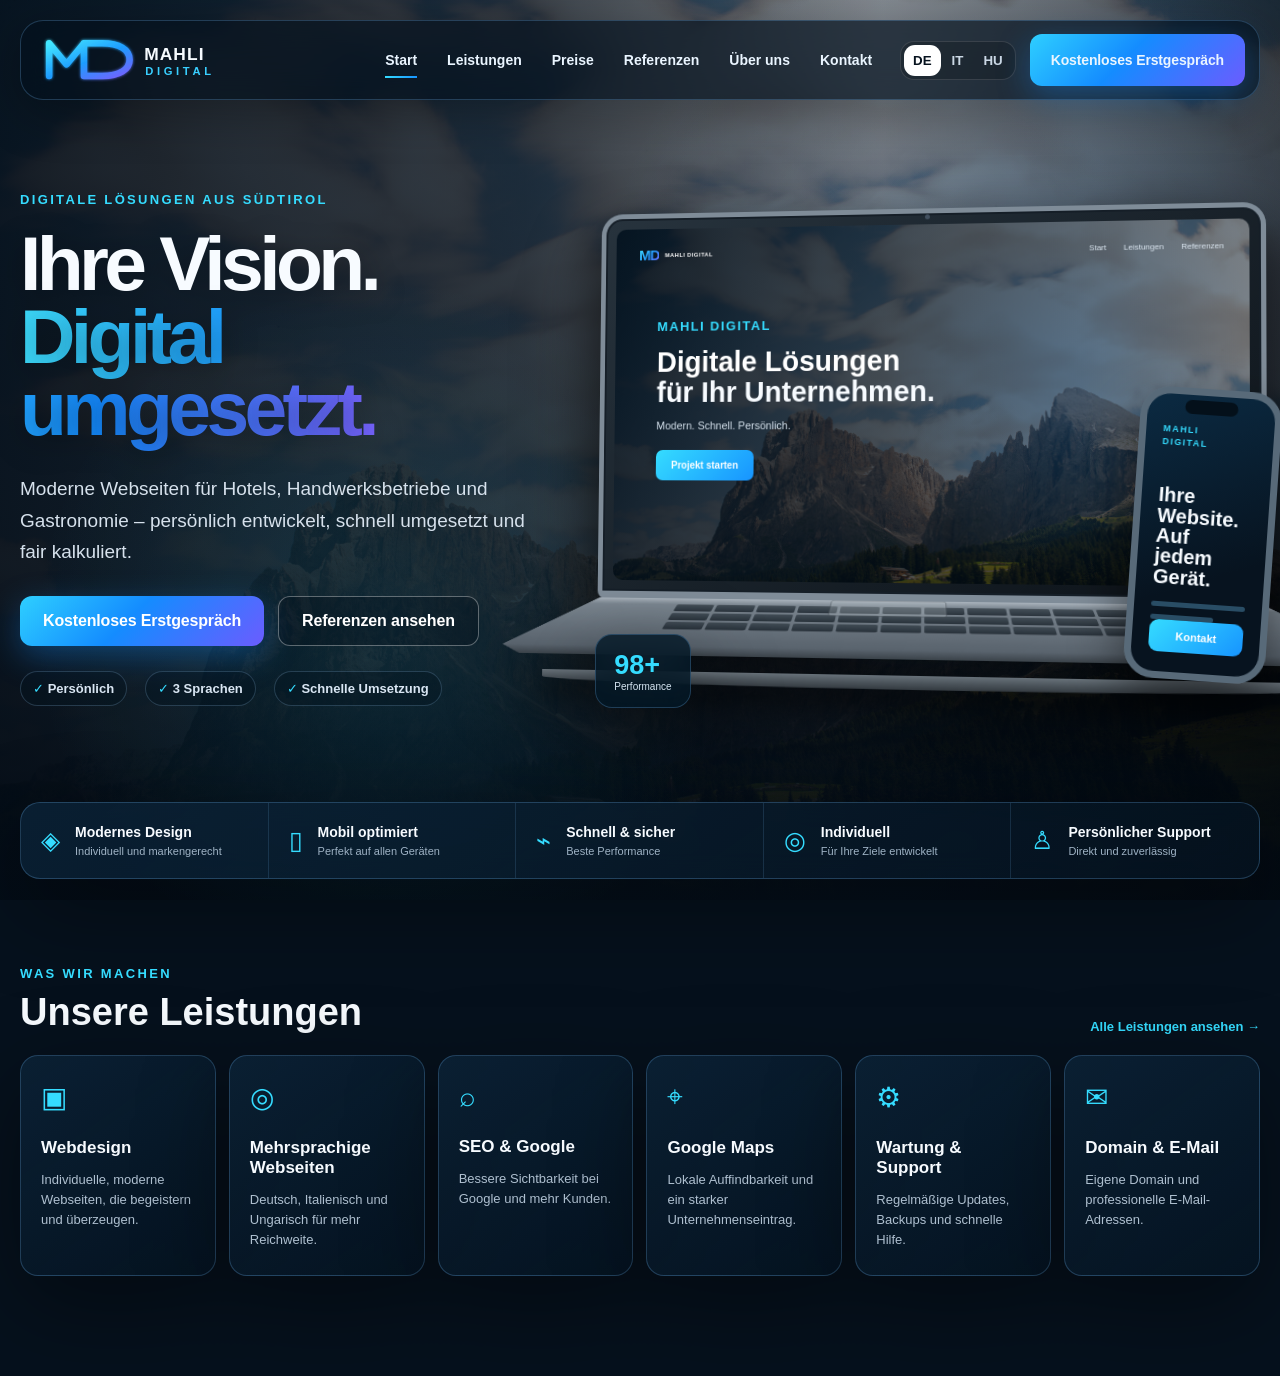
==== commit f96c6628: "Leistungen oldal elkészült" ====
--- a/index.html
+++ b/index.html
@@ -29,7 +29,7 @@
         <button data-lang="it">IT</button>
         <button data-lang="hu">HU</button>
       </div>
-      <a href="kontakt.html" class="btn btn-primary header-cta" data-i18n="nav.cta">Projekt starten</a>
+      <a href="kontakt.html" class="btn btn-primary header-cta" data-i18n="nav.cta">Kostenloses Erstgespräch</a>
     </div>
   </header>
 
--- a/assets/styles.css
+++ b/assets/styles.css
@@ -25,3 +25,38 @@
 @media(max-width:1100px){.laptop{width:650px;right:4%;top:45px}.hero-visual{height:570px}}
 @media(max-width:820px){.brand{width:182px}.brand img{height:48px}.hero-visual{height:490px}.laptop{width:555px;right:0;top:35px}.screen{height:302px}.laptop-deck{height:87px;margin-left:-42px;margin-right:-42px}.phone{right:0;top:194px;width:116px;height:246px}}
 @media(max-width:560px){.brand{width:155px;min-width:145px}.brand img{height:42px}.hero-visual{height:390px}.laptop{width:435px;right:-23%;top:35px}.screen{height:237px}.laptop-deck{height:68px;margin-left:-32px;margin-right:-32px}.keyboard{top:8px;height:32px;gap:2px}.trackpad{height:21px;bottom:7px}.laptop-front-lip{height:9px;margin:-20px -37px 0}.phone{right:-2%;top:151px;width:94px;height:202px}}
+
+/* --- Leistungen page --- */
+.subpage-main{width:min(1240px,calc(100% - 36px));margin:0 auto;padding:145px 0 70px}
+.subpage-hero{min-height:610px;display:grid;grid-template-columns:minmax(0,1.15fr) minmax(340px,.7fr);align-items:center;gap:70px;padding:54px 10px 75px}
+.subpage-copy h1{font-size:clamp(44px,5.5vw,78px);line-height:1.02;letter-spacing:-.055em;max-width:900px;margin:10px 0 28px}
+.subpage-copy>p:not(.eyebrow){max-width:760px;color:var(--muted);font-size:19px;line-height:1.72;margin:0 0 30px}
+.service-summary{padding:38px;min-height:390px;display:flex;flex-direction:column;justify-content:center;position:relative;overflow:hidden}
+.service-summary:before{content:"";position:absolute;width:260px;height:260px;border-radius:50%;background:rgba(31,160,255,.16);filter:blur(35px);right:-90px;top:-100px}
+.summary-mark{display:grid;place-items:center;width:72px;height:72px;border:1px solid rgba(76,204,255,.42);border-radius:22px;background:linear-gradient(135deg,rgba(52,226,255,.18),rgba(102,82,255,.2));font-size:25px;font-weight:900;letter-spacing:-.08em;margin-bottom:28px}
+.service-summary>p{color:var(--cyan);font-weight:900;font-size:12px;letter-spacing:.16em;text-transform:uppercase;margin:0 0 10px}
+.service-summary h2{font-size:32px;line-height:1.16;letter-spacing:-.04em;margin:0 0 25px}
+.service-summary ul{list-style:none;padding:0;margin:0;display:grid;gap:14px;color:#dce8f3}
+.service-summary li:before{content:"✓";color:var(--cyan);font-weight:900;margin-right:10px}
+.services-problems{padding:60px 0 80px}
+.problem-grid{display:grid;grid-template-columns:repeat(3,minmax(0,1fr));gap:20px}
+.problem-card{position:relative;min-height:355px;padding:32px;overflow:hidden;transition:transform .25s,border-color .25s,background .25s}
+.problem-card:hover{transform:translateY(-7px);border-color:rgba(69,206,255,.5);background:rgba(8,30,49,.89)}
+.problem-number{position:absolute;right:24px;top:22px;color:rgba(184,219,244,.2);font-size:34px;font-weight:900}
+.service-icon{width:54px;height:54px;display:grid;place-items:center;border-radius:17px;border:1px solid rgba(83,203,255,.32);background:linear-gradient(135deg,rgba(45,205,255,.18),rgba(110,83,255,.18));font-weight:900;font-size:22px;margin-bottom:28px}
+.problem-question{color:#7edfff!important;font-size:13px!important;font-weight:850;letter-spacing:.045em;text-transform:uppercase;line-height:1.45!important;margin:0 45px 12px 0!important}
+.problem-card h3{font-size:25px;letter-spacing:-.035em;margin:0 0 14px}
+.problem-card>p:last-child{font-size:16px;line-height:1.65;color:var(--muted);margin:0}
+.included-section{padding:0 0 80px}
+.included-panel{display:grid;grid-template-columns:.8fr 1.2fr;gap:50px;padding:46px}
+.included-panel h2{font-size:clamp(30px,4vw,50px);line-height:1.08;letter-spacing:-.045em;margin:8px 0 0}
+.included-grid{display:grid;grid-template-columns:1fr 1fr;gap:14px;align-content:center}
+.included-grid span{display:flex;align-items:center;min-height:58px;padding:0 18px;border:1px solid rgba(117,191,250,.18);border-radius:15px;background:rgba(5,19,33,.45);color:#eaf6ff;font-weight:750}
+.page-cta{display:flex;align-items:center;justify-content:space-between;gap:45px;margin:0 0 80px;padding:48px;border:1px solid rgba(84,199,255,.34);border-radius:28px;background:linear-gradient(135deg,rgba(7,27,45,.91),rgba(14,47,76,.8));box-shadow:var(--shadow);backdrop-filter:blur(18px)}
+.page-cta h2{font-size:clamp(32px,4.4vw,56px);line-height:1.05;letter-spacing:-.045em;margin:8px 0 14px}
+.page-cta p:not(.eyebrow){max-width:750px;color:var(--muted);line-height:1.65;margin:0}
+.page-cta .btn{flex:0 0 auto}
+.site-footer{width:min(1240px,calc(100% - 36px));margin:0 auto 28px;padding:28px 30px;display:grid;grid-template-columns:auto 1fr auto auto;align-items:center;gap:28px;border:1px solid var(--line);border-radius:22px;background:rgba(3,17,29,.72);backdrop-filter:blur(18px);color:var(--muted)}
+.footer-brand{width:175px}.footer-brand img{display:block;width:100%}.site-footer p{margin:0}.site-footer>div{display:flex;gap:18px}.site-footer a{color:#dbeaf6;text-decoration:none}.site-footer small{white-space:nowrap}
+@media(max-width:980px){.subpage-hero{grid-template-columns:1fr;gap:35px;min-height:auto}.service-summary{min-height:auto}.problem-grid{grid-template-columns:repeat(2,minmax(0,1fr))}.included-panel{grid-template-columns:1fr}.page-cta{align-items:flex-start;flex-direction:column}.site-footer{grid-template-columns:1fr 1fr}.site-footer small{text-align:right}}
+@media(max-width:650px){.subpage-main{padding-top:118px}.subpage-hero{padding:35px 0 55px}.subpage-copy h1{font-size:42px}.service-summary{padding:28px}.problem-grid{grid-template-columns:1fr}.problem-card{min-height:auto}.included-panel{padding:28px}.included-grid{grid-template-columns:1fr}.page-cta{padding:30px}.site-footer{grid-template-columns:1fr;text-align:left}.site-footer small{text-align:left}.site-footer>div{flex-wrap:wrap}}
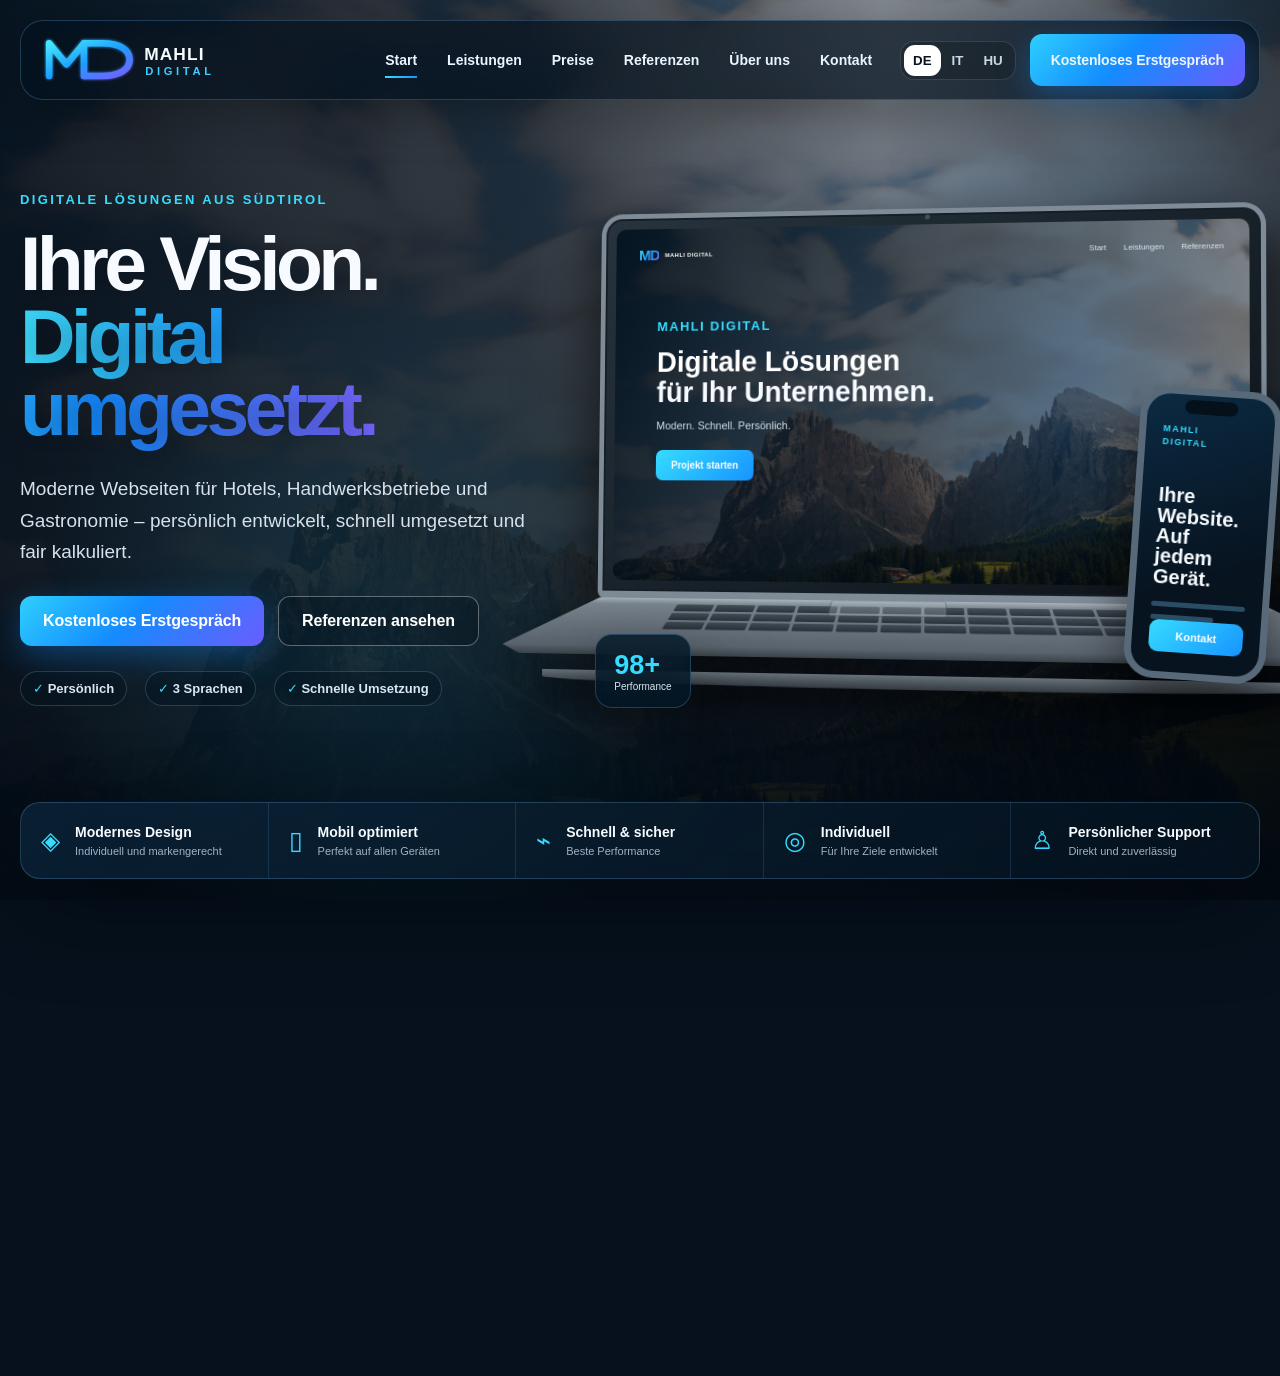
==== commit fc3c0a41: "Add files via upload" ====
--- a/index.html
+++ b/index.html
@@ -7,6 +7,107 @@
   <meta name="description" content="Persönlich entwickelte Webseiten für Hotels, Handwerksbetriebe und Gastronomie in Südtirol.">
   <link rel="icon" href="assets/favicon.svg" type="image/svg+xml">
   <link rel="stylesheet" href="assets/styles.css">
+
+<style id="home-mobile-header-fix-v3">
+@media (max-width: 760px){
+  html,body{
+    overflow-x:hidden!important;
+  }
+
+  header.site-header,
+  .site-header{
+    position:fixed!important;
+    top:8px!important;
+    left:12px!important;
+    right:12px!important;
+    width:auto!important;
+    max-width:none!important;
+    margin:0!important;
+    transform:none!important;
+    translate:none!important;
+    z-index:10000!important;
+    box-sizing:border-box!important;
+  }
+
+  .site-header .header-inner,
+  .site-header .nav-inner,
+  .site-header .nav-wrap,
+  .site-header .navbar,
+  header .header-inner,
+  header .nav-inner{
+    width:100%!important;
+    max-width:100%!important;
+    min-width:0!important;
+    margin:0!important;
+    box-sizing:border-box!important;
+    display:flex!important;
+    align-items:center!important;
+  }
+
+  .site-header .brand,
+  .site-header .logo,
+  .site-header .site-logo,
+  header .brand,
+  header .logo{
+    min-width:0!important;
+    flex:0 1 auto!important;
+    max-width:44%!important;
+  }
+
+  .site-header .brand img,
+  .site-header .logo img,
+  .site-header .site-logo img,
+  header .brand img,
+  header .logo img{
+    max-width:100%!important;
+    height:auto!important;
+  }
+
+  .site-header .menu-toggle,
+  .site-header .nav-toggle,
+  .site-header .hamburger,
+  header .menu-toggle,
+  header .nav-toggle,
+  header .hamburger{
+    flex:0 0 auto!important;
+    margin-left:auto!important;
+  }
+
+  .site-header .lang-switch,
+  .site-header .language-switcher,
+  .site-header .languages,
+  header .lang-switch,
+  header .language-switcher{
+    flex:0 0 auto!important;
+    width:auto!important;
+    max-width:none!important;
+    margin-left:10px!important;
+  }
+
+  .site-header nav,
+  .site-header .mobile-nav,
+  header .mobile-nav{
+    max-width:100%!important;
+    box-sizing:border-box!important;
+  }
+
+  .site-header.hidden,
+  .site-header.hide,
+  .site-header.scrolled-away,
+  header.hidden,
+  header.hide{
+    transform:none!important;
+    translate:none!important;
+    opacity:1!important;
+    visibility:visible!important;
+  }
+
+  /* prevent first content from sitting under the fixed header */
+  body{
+    padding-top:88px!important;
+  }
+}
+</style>
 </head>
 <body>
   <div class="page-bg" aria-hidden="true"></div>
--- a/assets/styles.css
+++ b/assets/styles.css
@@ -60,3 +60,16 @@
 .footer-brand{width:175px}.footer-brand img{display:block;width:100%}.site-footer p{margin:0}.site-footer>div{display:flex;gap:18px}.site-footer a{color:#dbeaf6;text-decoration:none}.site-footer small{white-space:nowrap}
 @media(max-width:980px){.subpage-hero{grid-template-columns:1fr;gap:35px;min-height:auto}.service-summary{min-height:auto}.problem-grid{grid-template-columns:repeat(2,minmax(0,1fr))}.included-panel{grid-template-columns:1fr}.page-cta{align-items:flex-start;flex-direction:column}.site-footer{grid-template-columns:1fr 1fr}.site-footer small{text-align:right}}
 @media(max-width:650px){.subpage-main{padding-top:118px}.subpage-hero{padding:35px 0 55px}.subpage-copy h1{font-size:42px}.service-summary{padding:28px}.problem-grid{grid-template-columns:1fr}.problem-card{min-height:auto}.included-panel{padding:28px}.included-grid{grid-template-columns:1fr}.page-cta{padding:30px}.site-footer{grid-template-columns:1fr;text-align:left}.site-footer small{text-align:left}.site-footer>div{flex-wrap:wrap}}
+
+/* --- Preise page --- */
+.price-intro{max-width:900px;padding:70px 10px 55px}.price-intro h1{font-size:clamp(44px,5.5vw,76px);line-height:1.02;letter-spacing:-.055em;margin:10px 0 25px}.price-intro>p:not(.eyebrow){color:var(--muted);font-size:19px;line-height:1.7;max-width:780px}.pricing-grid{display:grid;grid-template-columns:repeat(3,1fr);gap:20px;align-items:stretch;padding-bottom:80px}.price-card{padding:34px;display:flex;flex-direction:column;position:relative;min-height:610px;transition:.25s}.price-card:hover{transform:translateY(-7px);border-color:rgba(69,206,255,.5)}.price-card.featured{border-color:rgba(53,220,255,.52);background:linear-gradient(180deg,rgba(10,43,69,.91),rgba(7,24,40,.83));box-shadow:0 25px 80px rgba(0,80,145,.28)}.popular{position:static;align-self:flex-start;display:inline-flex;align-items:center;justify-content:center;width:auto;max-width:100%;font-size:10px;font-weight:900;letter-spacing:.12em;line-height:1;color:#06111d;background:var(--cyan);padding:9px 12px;border-radius:999px;margin:0 0 18px;white-space:nowrap}.price-label{color:var(--cyan);font-size:12px;font-weight:900;letter-spacing:.16em;margin:0 0 16px}.price-card h2{font-size:28px;line-height:1.15;letter-spacing:-.04em;margin:0 0 24px;max-width:330px}.price{display:flex;align-items:baseline;gap:10px;margin-bottom:18px}.price span{color:var(--muted);font-size:14px}.price strong{font-size:46px;letter-spacing:-.05em}.price-desc{color:var(--muted);line-height:1.6;min-height:78px}.price-card ul{list-style:none;padding:20px 0;margin:0 0 24px;border-top:1px solid rgba(118,192,255,.15);display:grid;gap:13px;color:#dce8f3}.price-card .btn{margin-top:auto}.extras-section{padding:10px 0 80px}.extras-grid{display:grid;grid-template-columns:repeat(4,1fr);gap:16px}.extra{padding:24px;display:flex;flex-direction:column;gap:9px}.extra b{font-size:16px}.extra strong{color:var(--cyan);font-size:20px}.price-note{padding:32px 38px;margin-bottom:80px;display:flex;align-items:center;gap:24px}.price-note>span{width:58px;height:58px;display:grid;place-items:center;border-radius:18px;background:rgba(53,220,255,.14);border:1px solid rgba(53,220,255,.35);font-size:26px;color:var(--cyan)}.price-note h2{margin:0 0 7px;font-size:28px}.price-note p{margin:0;color:var(--muted);line-height:1.6}@media(max-width:980px){.pricing-grid{grid-template-columns:1fr}.price-card{min-height:auto}.price-desc{min-height:auto}.extras-grid{grid-template-columns:1fr 1fr}}@media(max-width:650px){.price-intro{padding:35px 0 45px}.price-intro h1{font-size:42px}.pricing-grid{padding-bottom:60px}.price-card{padding:28px}.price strong{font-size:42px}.popular{font-size:9px;padding:8px 11px;margin-bottom:16px;white-space:normal}.extras-grid{grid-template-columns:1fr}.price-note{padding:27px;align-items:flex-start}}
+
+/* Kontakt */
+.contact-main{padding-top:154px}.contact-hero{width:min(1240px,calc(100% - 36px));margin:0 auto 82px;display:grid;grid-template-columns:.92fr 1.08fr;gap:34px;align-items:start}.contact-copy{padding:34px 8px 0}.contact-copy h1{font-size:clamp(48px,5.3vw,76px);line-height:1.02;letter-spacing:-.055em;margin:0 0 23px;max-width:650px}.contact-lead{font-size:18px;line-height:1.7;color:#c8d7e4;max-width:610px;margin:0 0 30px}.contact-direct{display:grid;grid-template-columns:1fr;gap:13px;max-width:600px}.contact-method{display:flex;align-items:center;gap:18px;min-height:118px;padding:20px 23px;text-decoration:none;color:var(--text)}.contact-method:hover{transform:translateY(-3px)}.contact-method>span{display:grid;place-items:center;width:50px;height:50px;flex:0 0 50px;border-radius:14px;background:linear-gradient(135deg,rgba(53,220,255,.18),rgba(23,148,255,.18));border:1px solid rgba(53,220,255,.28);color:var(--cyan);font-size:24px}.contact-method div{min-width:0}.contact-method small{display:block;color:var(--cyan);font-size:10px;font-weight:900;letter-spacing:.16em;margin-bottom:5px}.contact-method strong{display:block;font-size:18px;overflow-wrap:anywhere}.contact-method em{display:block;font-style:normal;color:#9fb3c5;font-size:12px;margin-top:5px}.contact-points{display:flex;flex-wrap:wrap;gap:10px;margin-top:19px}.contact-points span{padding:9px 12px;border:1px solid rgba(150,202,246,.19);border-radius:999px;background:rgba(3,18,31,.44);font-size:12px;color:#d7e5f2}.contact-form{padding:32px;min-height:600px}.form-head .eyebrow{margin-bottom:10px}.form-head h2{font-size:34px;line-height:1.08;margin:0 0 12px;letter-spacing:-.035em}.form-head>p:last-child{color:#afc1d1;line-height:1.6;font-size:14px;margin:0 0 25px}.form-grid{display:grid;grid-template-columns:1fr 1fr;gap:17px}.form-grid label{display:flex;flex-direction:column;gap:8px}.form-grid label.full{grid-column:1/-1}.form-grid label>span{font-size:12px;font-weight:800;color:#dce8f3}.form-grid input,.form-grid textarea,.form-grid select{width:100%;border:1px solid rgba(128,187,232,.22);background:rgba(2,14,25,.58);color:#f7fbff;border-radius:12px;padding:14px 15px;font:inherit;outline:none;transition:.2s}.form-grid input,.form-grid select{height:50px}.form-grid textarea{resize:vertical;min-height:138px;line-height:1.5}.form-grid input:focus,.form-grid textarea:focus,.form-grid select:focus{border-color:rgba(53,220,255,.68);box-shadow:0 0 0 3px rgba(53,220,255,.08)}.form-grid input::placeholder,.form-grid textarea::placeholder{color:#71869a}.form-grid select option{background:#0a1d2e;color:#fff}.contact-submit{width:100%;border:0;cursor:pointer;font:inherit;margin-top:20px}.form-note{text-align:center;color:#8399ad;font-size:11px;line-height:1.5;margin:12px 0 0}.contact-next{width:min(1240px,calc(100% - 36px));margin:0 auto;padding-bottom:100px}.contact-steps{display:grid;grid-template-columns:repeat(3,1fr);gap:15px}.contact-steps .glass-card{min-height:225px}.contact-steps article>span{display:inline-flex;color:var(--cyan);font-size:13px;font-weight:900;letter-spacing:.16em}.contact-steps h3{font-size:21px;margin:27px 0 10px}.contact-steps p{color:#aabccc;line-height:1.65;margin:0;font-size:14px}.site-footer p a{color:inherit;text-decoration:none}
+@media(max-width:980px){.contact-hero{grid-template-columns:1fr}.contact-copy{padding-top:5px}.contact-form{min-height:0}.contact-next{padding-bottom:72px}}
+@media(max-width:680px){.contact-main{padding-top:125px}.contact-hero{margin-bottom:58px}.contact-copy h1{font-size:44px}.contact-lead{font-size:16px}.contact-form{padding:22px 18px}.form-grid{grid-template-columns:1fr}.form-grid label.full{grid-column:auto}.form-head h2{font-size:28px}.contact-steps{grid-template-columns:1fr}.contact-method{padding:17px;min-height:104px}.contact-method strong{font-size:16px}}
+
+/* Kontakt direct action buttons */
+.contact-action-buttons{display:flex;gap:12px;flex-wrap:wrap;margin:18px 0 6px}
+.contact-action-buttons .btn{min-width:190px;justify-content:center;text-align:center}
+@media(max-width:640px){.contact-action-buttons{flex-direction:column}.contact-action-buttons .btn{width:100%}}
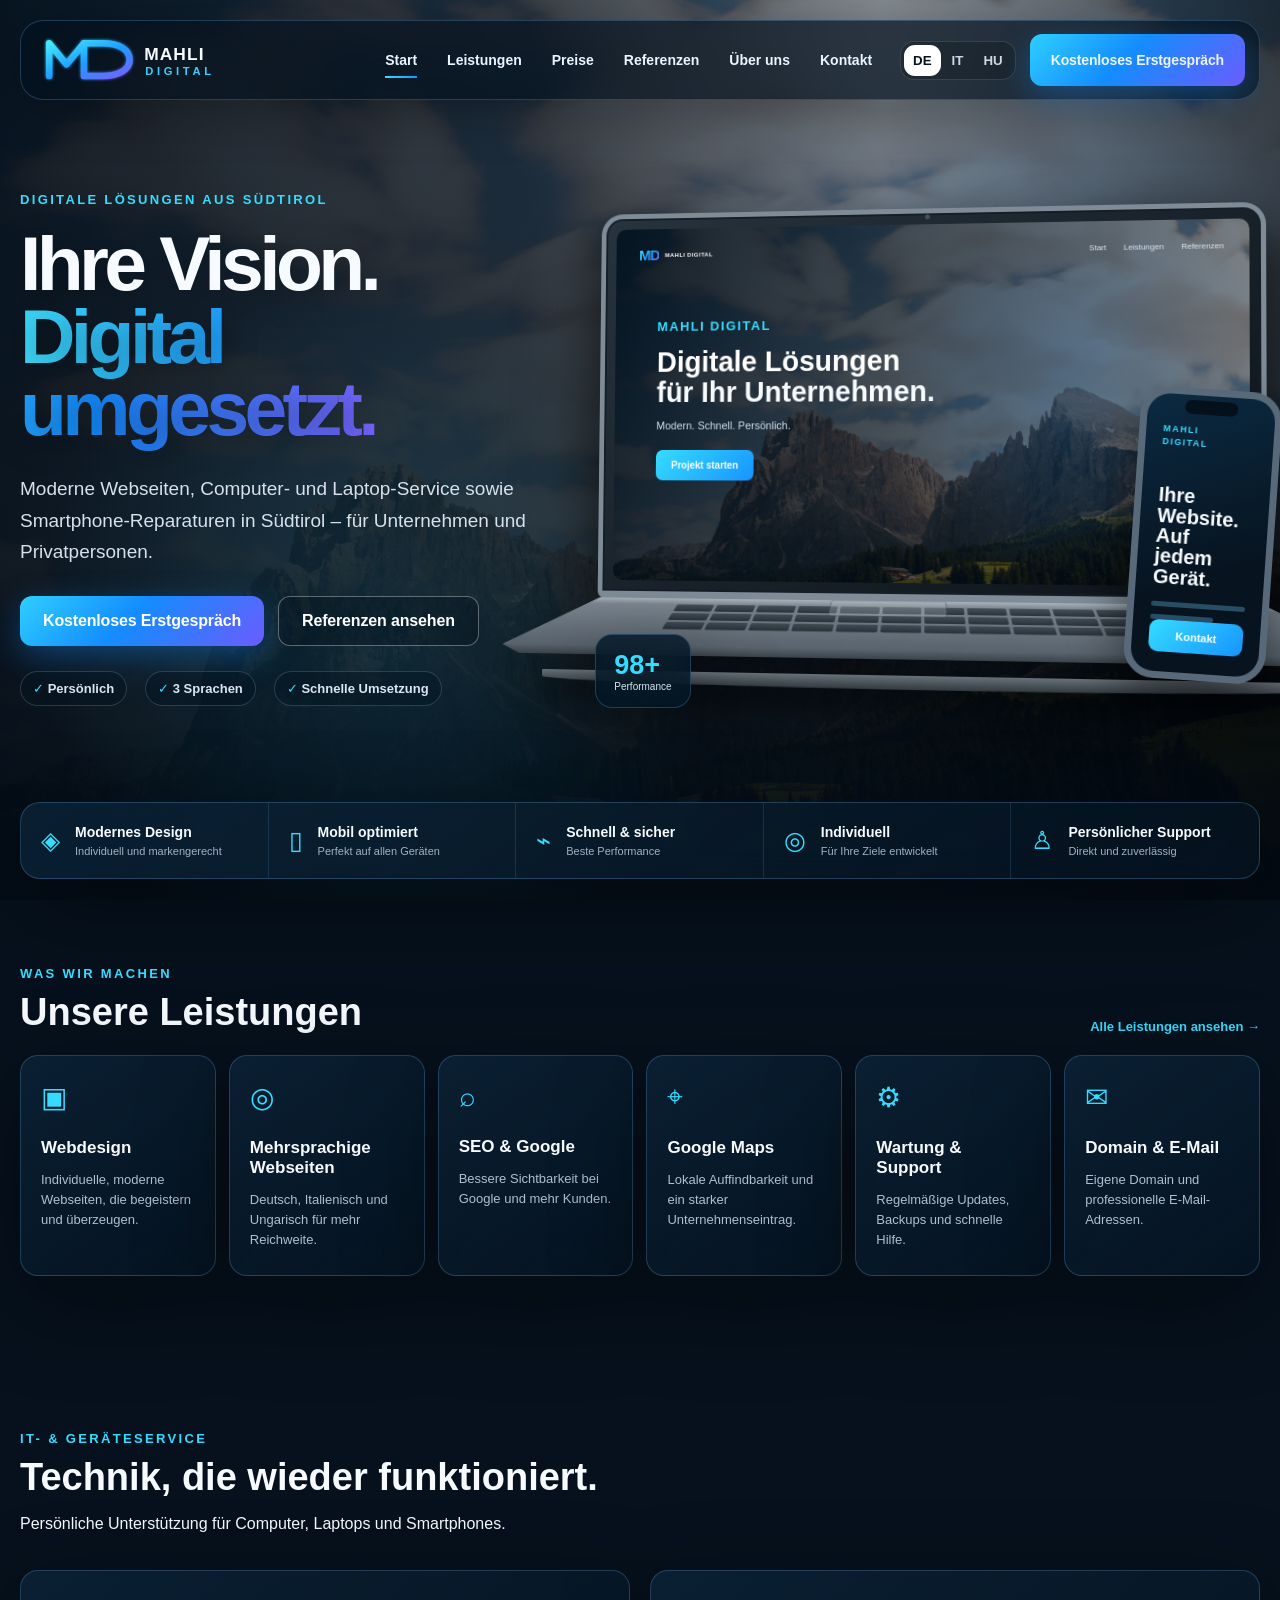
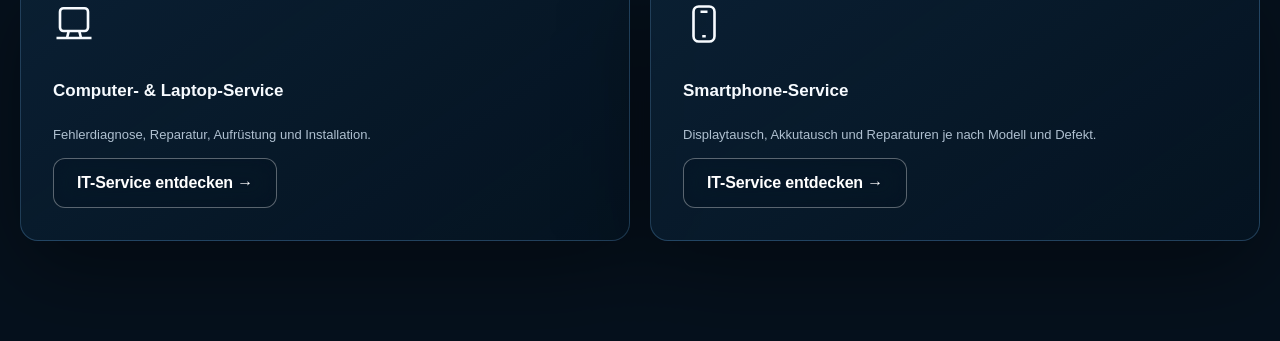
==== commit 6fbc9cfa: "Add multilingual IT and device repair services" ====
--- a/index.html
+++ b/index.html
@@ -4,7 +4,7 @@
   <meta charset="utf-8">
   <meta name="viewport" content="width=device-width,initial-scale=1">
   <title>Mahli Digital | Ihre Vision. Digital umgesetzt.</title>
-  <meta name="description" content="Persönlich entwickelte Webseiten für Hotels, Handwerksbetriebe und Gastronomie in Südtirol.">
+  <meta name="description" content="Webdesign, Computer- und Laptop-Service, Hardware-Aufrüstung und Smartphone-Reparaturen in Südtirol.">
   <link rel="icon" href="assets/favicon.svg" type="image/svg+xml">
   <link rel="stylesheet" href="assets/styles.css">
 
@@ -139,7 +139,7 @@
       <div class="hero-content reveal">
         <p class="eyebrow" data-i18n="hero.eyebrow">DIGITALE LÖSUNGEN AUS SÜDTIROL</p>
         <h1><span data-i18n="hero.line1">Ihre Vision.</span><br><span class="accent" data-i18n="hero.line2">Digital umgesetzt.</span></h1>
-        <p class="hero-copy" data-i18n="hero.copy">Moderne Webseiten für Hotels, Handwerksbetriebe und Gastronomie – persönlich entwickelt, schnell umgesetzt und fair kalkuliert.</p>
+        <p class="hero-copy" data-i18n="hero.copy">Moderne Webseiten, Computer- und Laptop-Service sowie Smartphone-Reparaturen in Südtirol – für Unternehmen und Privatpersonen.</p>
         <div class="hero-buttons">
           <a class="btn btn-primary" href="kontakt.html" data-i18n="hero.primary">Kostenloses Erstgespräch</a>
           <a class="btn btn-ghost" href="referenzen.html" data-i18n="hero.secondary">Referenzen ansehen</a>
@@ -209,6 +209,7 @@
         <article class="glass-card"><span>✉</span><h3 data-i18n="services.domain">Domain & E-Mail</h3><p data-i18n="services.domainText">Eigene Domain und professionelle E-Mail-Adressen.</p></article>
       </div>
     </section>
+<section id="it-service" class="preview-section reveal" style="margin-top:40px;scroll-margin-top:140px"><div class="section-head"><div><p class="eyebrow" data-i18n="repair.kicker">IT- &amp; GERÄTESERVICE</p><h2 data-i18n="repair.title">Technik, die wieder funktioniert.</h2><p data-i18n="repair.intro">Persönliche Unterstützung für Computer, Laptops und Smartphones.</p></div></div><div style="display:grid;grid-template-columns:repeat(auto-fit,minmax(min(100%,320px),1fr));gap:20px"><article class="glass-card" style="padding:clamp(20px,3vw,32px);display:flex;flex-direction:column;align-items:flex-start;gap:12px"><svg aria-hidden="true" width="42" height="42" viewBox="0 0 24 24" fill="none" stroke="currentColor" stroke-width="1.5"><rect x="4" y="3" width="16" height="13" rx="2"/><path d="M2 20h20M8 20l1-4m6 0 1 4"/></svg><h3 data-i18n="repair.pc">Computer- &amp; Laptop-Service</h3><p data-i18n="repair.pcText">Fehlerdiagnose, Reparatur, Aufrüstung und Installation.</p><a class="btn btn-ghost" style="margin-top:auto" href="leistungen.html#it-service" data-i18n="repair.more">IT-Service entdecken →</a></article><article class="glass-card" style="padding:clamp(20px,3vw,32px);display:flex;flex-direction:column;align-items:flex-start;gap:12px"><svg aria-hidden="true" width="42" height="42" viewBox="0 0 24 24" fill="none" stroke="currentColor" stroke-width="1.5"><rect x="6" y="2" width="12" height="20" rx="3"/><path d="M10 5h4m-3 14h2"/></svg><h3 data-i18n="repair.phone">Smartphone-Service</h3><p data-i18n="repair.phoneText">Displaytausch, Akkutausch und Reparaturen je nach Modell und Defekt.</p><a class="btn btn-ghost" style="margin-top:auto" href="leistungen.html#it-service" data-i18n="repair.more">IT-Service entdecken →</a></article></div></section>
   </main>
 
   <script src="assets/app.js"></script>
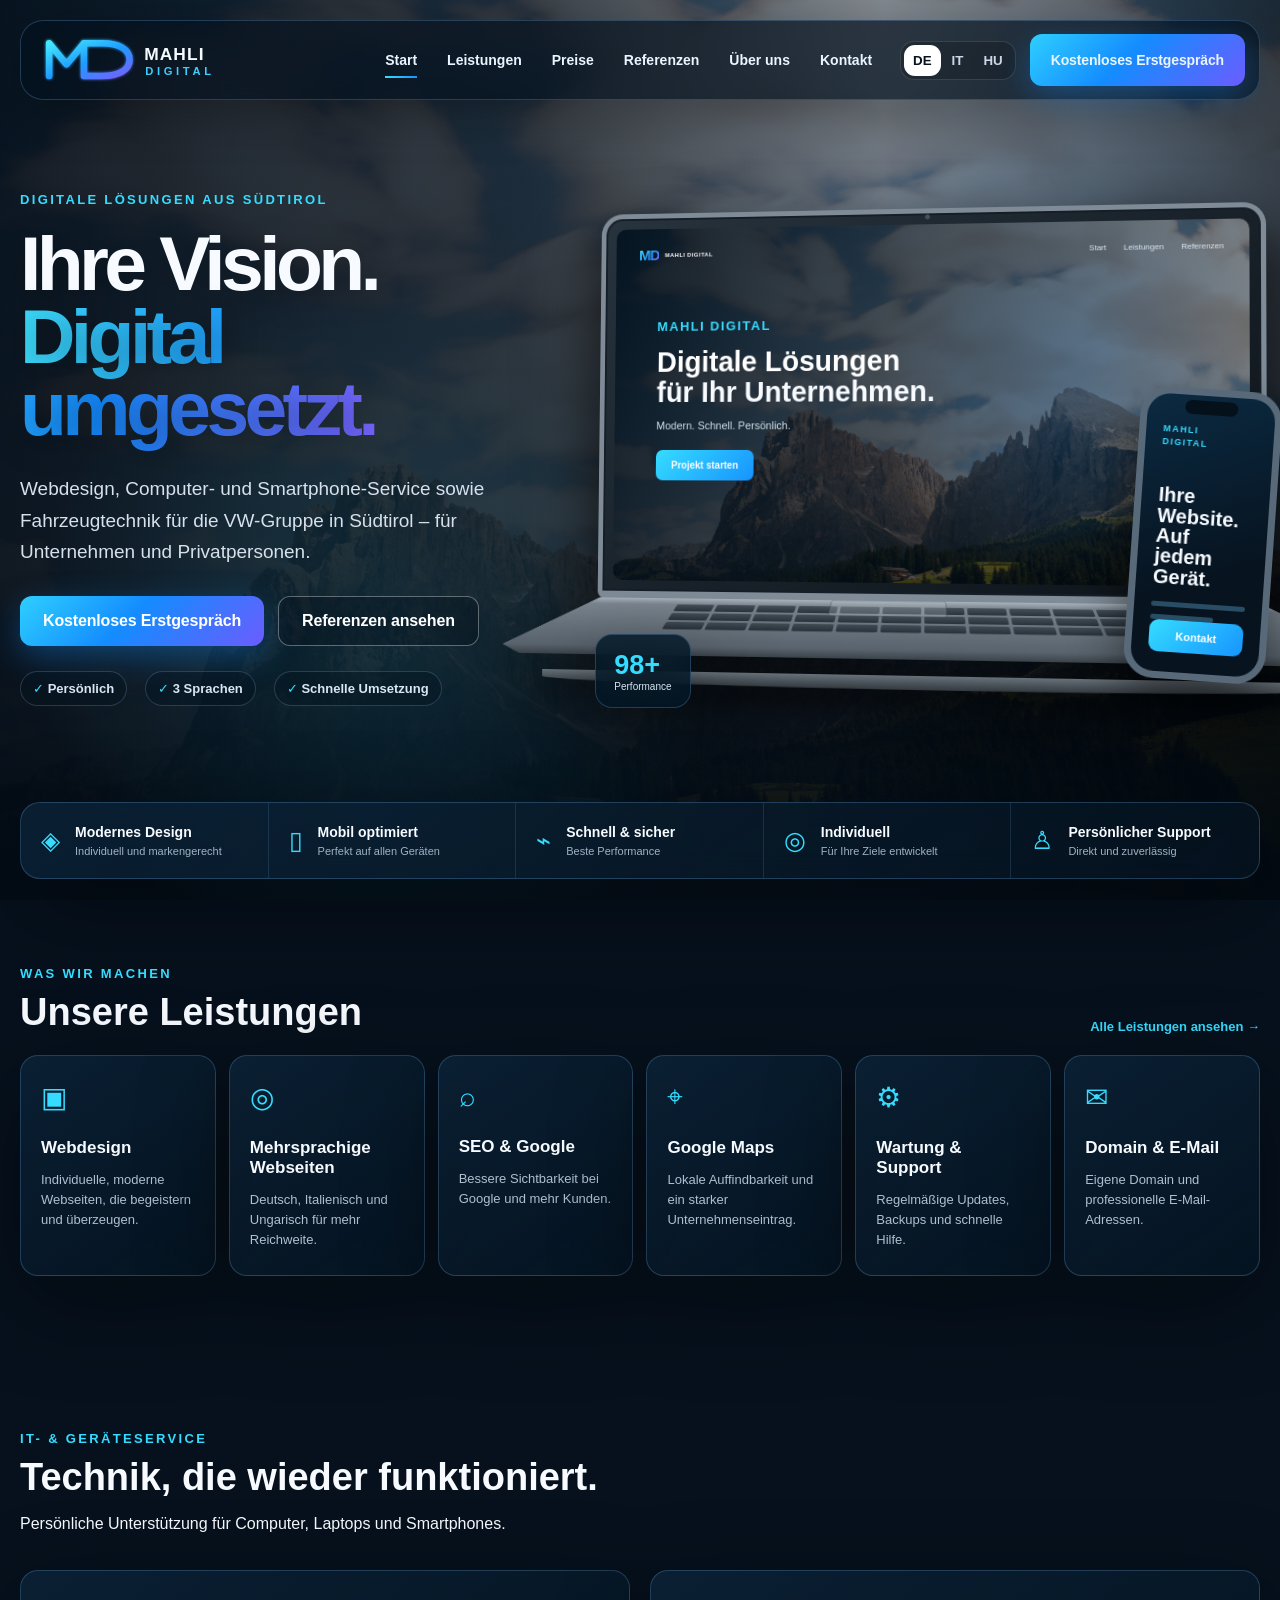
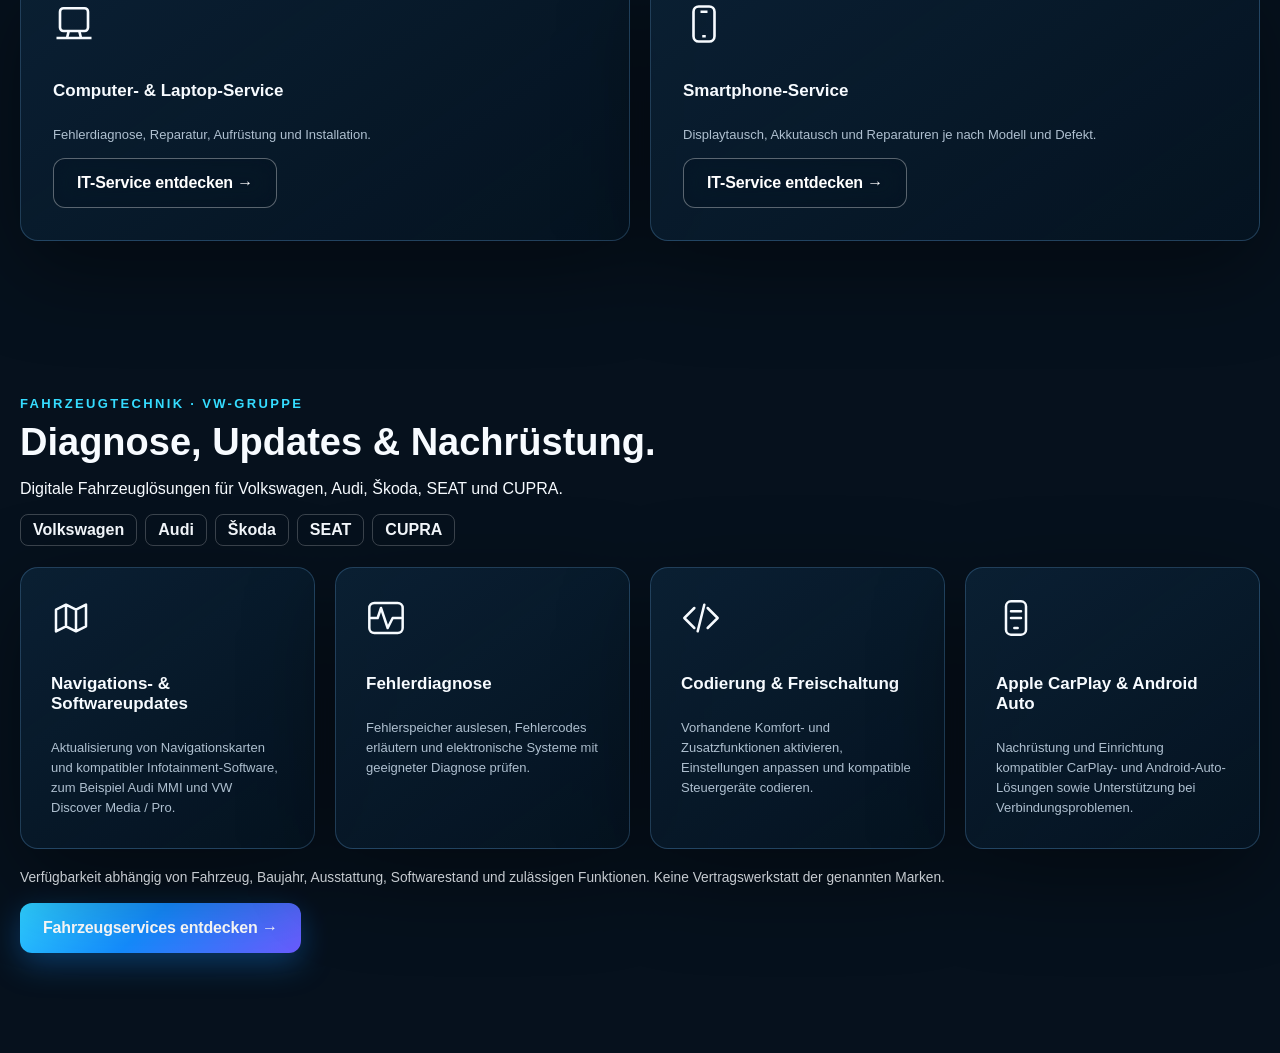
==== commit 086b3505: "Add multilingual VW group vehicle electronics services" ====
--- a/index.html
+++ b/index.html
@@ -4,7 +4,7 @@
   <meta charset="utf-8">
   <meta name="viewport" content="width=device-width,initial-scale=1">
   <title>Mahli Digital | Ihre Vision. Digital umgesetzt.</title>
-  <meta name="description" content="Webdesign, Computer- und Laptop-Service, Hardware-Aufrüstung und Smartphone-Reparaturen in Südtirol.">
+  <meta name="description" content="Webdesign, Computer-Service, Smartphone-Reparatur und VW-Gruppen Fahrzeugdiagnose, Codierung, Navigation und CarPlay in Südtirol.">
   <link rel="icon" href="assets/favicon.svg" type="image/svg+xml">
   <link rel="stylesheet" href="assets/styles.css">
 
@@ -139,7 +139,7 @@
       <div class="hero-content reveal">
         <p class="eyebrow" data-i18n="hero.eyebrow">DIGITALE LÖSUNGEN AUS SÜDTIROL</p>
         <h1><span data-i18n="hero.line1">Ihre Vision.</span><br><span class="accent" data-i18n="hero.line2">Digital umgesetzt.</span></h1>
-        <p class="hero-copy" data-i18n="hero.copy">Moderne Webseiten, Computer- und Laptop-Service sowie Smartphone-Reparaturen in Südtirol – für Unternehmen und Privatpersonen.</p>
+        <p class="hero-copy" data-i18n="hero.copy">Webdesign, Computer- und Smartphone-Service sowie Fahrzeugtechnik für die VW-Gruppe in Südtirol – für Unternehmen und Privatpersonen.</p>
         <div class="hero-buttons">
           <a class="btn btn-primary" href="kontakt.html" data-i18n="hero.primary">Kostenloses Erstgespräch</a>
           <a class="btn btn-ghost" href="referenzen.html" data-i18n="hero.secondary">Referenzen ansehen</a>
@@ -210,6 +210,7 @@
       </div>
     </section>
 <section id="it-service" class="preview-section reveal" style="margin-top:40px;scroll-margin-top:140px"><div class="section-head"><div><p class="eyebrow" data-i18n="repair.kicker">IT- &amp; GERÄTESERVICE</p><h2 data-i18n="repair.title">Technik, die wieder funktioniert.</h2><p data-i18n="repair.intro">Persönliche Unterstützung für Computer, Laptops und Smartphones.</p></div></div><div style="display:grid;grid-template-columns:repeat(auto-fit,minmax(min(100%,320px),1fr));gap:20px"><article class="glass-card" style="padding:clamp(20px,3vw,32px);display:flex;flex-direction:column;align-items:flex-start;gap:12px"><svg aria-hidden="true" width="42" height="42" viewBox="0 0 24 24" fill="none" stroke="currentColor" stroke-width="1.5"><rect x="4" y="3" width="16" height="13" rx="2"/><path d="M2 20h20M8 20l1-4m6 0 1 4"/></svg><h3 data-i18n="repair.pc">Computer- &amp; Laptop-Service</h3><p data-i18n="repair.pcText">Fehlerdiagnose, Reparatur, Aufrüstung und Installation.</p><a class="btn btn-ghost" style="margin-top:auto" href="leistungen.html#it-service" data-i18n="repair.more">IT-Service entdecken →</a></article><article class="glass-card" style="padding:clamp(20px,3vw,32px);display:flex;flex-direction:column;align-items:flex-start;gap:12px"><svg aria-hidden="true" width="42" height="42" viewBox="0 0 24 24" fill="none" stroke="currentColor" stroke-width="1.5"><rect x="6" y="2" width="12" height="20" rx="3"/><path d="M10 5h4m-3 14h2"/></svg><h3 data-i18n="repair.phone">Smartphone-Service</h3><p data-i18n="repair.phoneText">Displaytausch, Akkutausch und Reparaturen je nach Modell und Defekt.</p><a class="btn btn-ghost" style="margin-top:auto" href="leistungen.html#it-service" data-i18n="repair.more">IT-Service entdecken →</a></article></div></section>
+<section id="vehicle-service" class="preview-section reveal" style="margin-top:40px;scroll-margin-top:140px"><div class="section-head"><div><p class="eyebrow" data-i18n="auto.kicker">FAHRZEUGTECHNIK · VW-GRUPPE</p><h2 data-i18n="auto.title">Diagnose, Updates &amp; Nachrüstung.</h2><p data-i18n="auto.intro">Digitale Fahrzeuglösungen für Volkswagen, Audi, Škoda, SEAT und CUPRA.</p><div style="display:flex;flex-wrap:wrap;gap:8px;margin-top:16px"><span style="font-weight:700;border:1px solid rgba(255,255,255,.22);border-radius:8px;padding:6px 12px">Volkswagen</span><span style="font-weight:700;border:1px solid rgba(255,255,255,.22);border-radius:8px;padding:6px 12px">Audi</span><span style="font-weight:700;border:1px solid rgba(255,255,255,.22);border-radius:8px;padding:6px 12px">Škoda</span><span style="font-weight:700;border:1px solid rgba(255,255,255,.22);border-radius:8px;padding:6px 12px">SEAT</span><span style="font-weight:700;border:1px solid rgba(255,255,255,.22);border-radius:8px;padding:6px 12px">CUPRA</span></div></div></div><div style="display:grid;grid-template-columns:repeat(auto-fit,minmax(min(100%,270px),1fr));gap:20px"><article class="glass-card" style="padding:clamp(20px,3vw,30px);display:flex;flex-direction:column;align-items:flex-start;gap:12px"><svg aria-hidden="true" width="40" height="40" viewBox="0 0 24 24" fill="none" stroke="currentColor" stroke-width="1.5" stroke-linecap="round" stroke-linejoin="round"><path d="M3 7l6-3 6 3 6-3v13l-6 3-6-3-6 3zM9 4v13m6-10v13"/></svg><h3 data-i18n="auto.update">Navigations- &amp; Softwareupdates</h3><p data-i18n="auto.updateText">Aktualisierung von Navigationskarten und kompatibler Infotainment-Software, zum Beispiel Audi MMI und VW Discover Media / Pro.</p></article><article class="glass-card" style="padding:clamp(20px,3vw,30px);display:flex;flex-direction:column;align-items:flex-start;gap:12px"><svg aria-hidden="true" width="40" height="40" viewBox="0 0 24 24" fill="none" stroke="currentColor" stroke-width="1.5" stroke-linecap="round" stroke-linejoin="round"><path d="M3 12h4l2-6 4 12 3-6h5"/><rect x="2" y="3" width="20" height="18" rx="3"/></svg><h3 data-i18n="auto.diag">Fehlerdiagnose</h3><p data-i18n="auto.diagText">Fehlerspeicher auslesen, Fehlercodes erläutern und elektronische Systeme mit geeigneter Diagnose prüfen.</p></article><article class="glass-card" style="padding:clamp(20px,3vw,30px);display:flex;flex-direction:column;align-items:flex-start;gap:12px"><svg aria-hidden="true" width="40" height="40" viewBox="0 0 24 24" fill="none" stroke="currentColor" stroke-width="1.5" stroke-linecap="round" stroke-linejoin="round"><path d="M8 6l-6 6 6 6m8-12l6 6-6 6M14 4l-4 16"/></svg><h3 data-i18n="auto.coding">Codierung &amp; Freischaltung</h3><p data-i18n="auto.codingText">Vorhandene Komfort- und Zusatzfunktionen aktivieren, Einstellungen anpassen und kompatible Steuergeräte codieren.</p></article><article class="glass-card" style="padding:clamp(20px,3vw,30px);display:flex;flex-direction:column;align-items:flex-start;gap:12px"><svg aria-hidden="true" width="40" height="40" viewBox="0 0 24 24" fill="none" stroke="currentColor" stroke-width="1.5" stroke-linecap="round" stroke-linejoin="round"><rect x="6" y="2" width="12" height="20" rx="3"/><path d="M9 8h6m-6 4h6m-4 6h2"/></svg><h3 data-i18n="auto.connect">Apple CarPlay &amp; Android Auto</h3><p data-i18n="auto.connectText">Nachrüstung und Einrichtung kompatibler CarPlay- und Android-Auto-Lösungen sowie Unterstützung bei Verbindungsproblemen.</p></article></div><p style="font-size:.86rem;opacity:.8;margin-top:18px;line-height:1.6" data-i18n="auto.note">Verfügbarkeit abhängig von Fahrzeug, Baujahr, Ausstattung, Softwarestand und zulässigen Funktionen. Keine Vertragswerkstatt der genannten Marken.</p><a class="btn btn-primary" href="leistungen.html#vehicle-service" data-i18n="auto.more">Fahrzeugservices entdecken →</a></section>
   </main>
 
   <script src="assets/app.js"></script>
